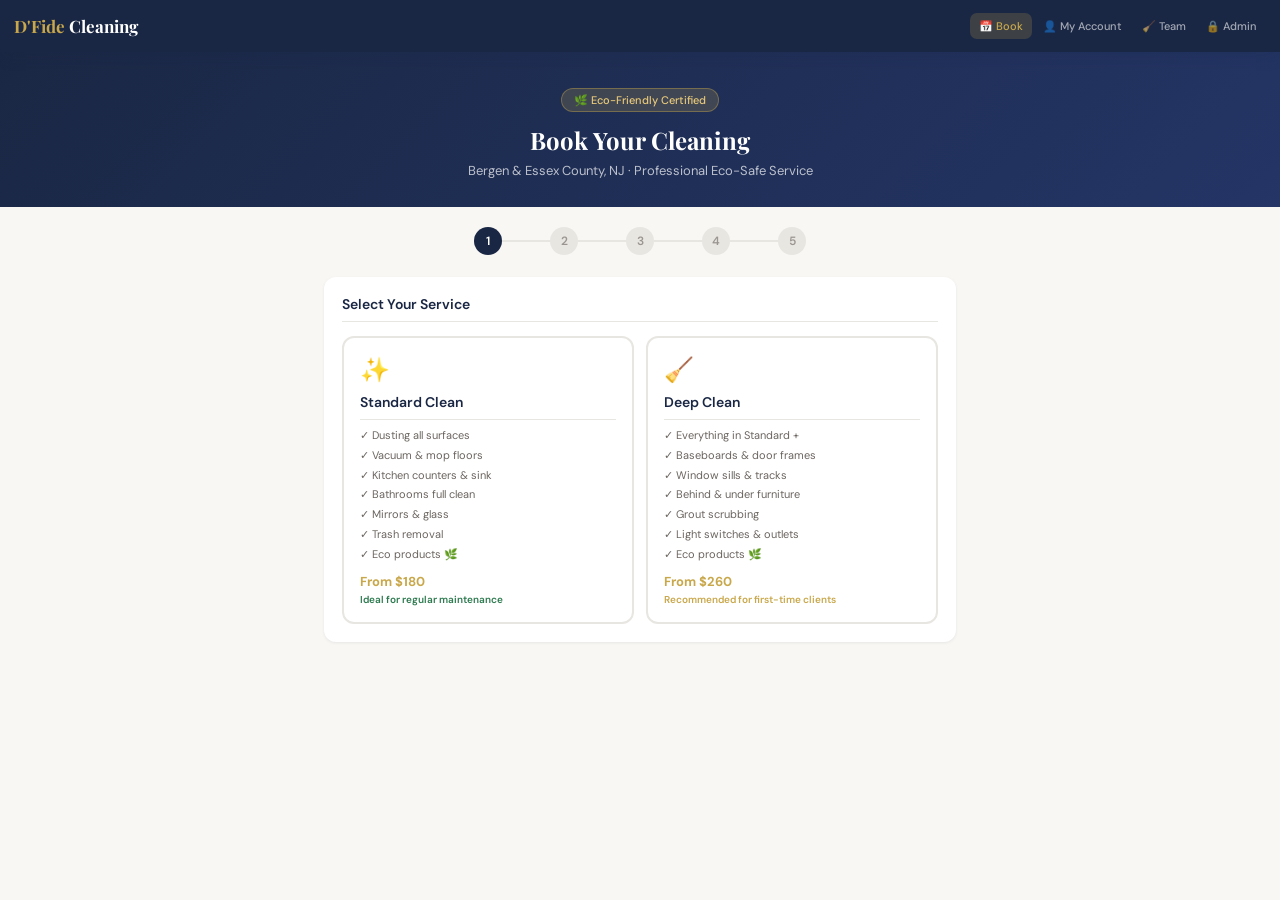
==== portal.html @ e352e792 "Add files via upload" ====
<!DOCTYPE html>
<html lang="en">
<head>
<meta charset="UTF-8">
<meta name="viewport" content="width=device-width, initial-scale=1.0">
<title>D'Fide Cleaning Services</title>
<link href="https://fonts.googleapis.com/css2?family=Playfair+Display:wght@400;600;700&family=DM+Sans:wght@300;400;500;600;700&display=swap" rel="stylesheet">
<style>
:root{--navy:#1a2744;--navy-l:#243566;--gold:#c9a84c;--gold-l:#e8c97a;--white:#fff;--off:#f8f7f4;--g100:#f3f2ef;--g200:#e8e6e1;--g400:#9a9590;--g600:#6b6560;--green:#2d7a4f;--green-l:#e8f5ee;--red:#c0392b;--red-l:#fdf0ef;--amber:#d97706;--amber-l:#fef3c7;--purple:#7c3aed;--purple-l:#ede9fe;--r:12px;--r-sm:8px;--sh-sm:0 1px 3px rgba(26,39,68,.08);--sh-md:0 4px 16px rgba(26,39,68,.12);--sh-lg:0 8px 32px rgba(26,39,68,.16)}
*{margin:0;padding:0;box-sizing:border-box}
body{font-family:'DM Sans',sans-serif;background:var(--off);color:var(--navy);min-height:100vh}
.top-nav{background:var(--navy);padding:0 14px;display:flex;align-items:center;justify-content:space-between;height:52px;position:sticky;top:0;z-index:200;box-shadow:var(--sh-md)}
.logo{font-family:'Playfair Display',serif;color:var(--gold);font-size:17px;font-weight:700;flex-shrink:0}
.logo span{color:#fff}
.nav-tabs{display:flex;gap:2px;overflow-x:auto;scrollbar-width:none}
.nav-tabs::-webkit-scrollbar{display:none}
.nav-tab{background:none;border:none;color:rgba(255,255,255,.6);font-family:'DM Sans',sans-serif;font-size:11px;font-weight:500;padding:6px 9px;border-radius:7px;cursor:pointer;white-space:nowrap;transition:all .2s}
.nav-tab.active{background:rgba(201,168,76,.2);color:var(--gold)}
.nav-tab:hover:not(.active){background:rgba(255,255,255,.08);color:#fff}
.page{display:none}.page.active{display:block}
.hero{background:linear-gradient(135deg,var(--navy) 0%,var(--navy-l) 100%);padding:36px 16px 28px;text-align:center}
.eco-badge{display:inline-flex;align-items:center;gap:6px;background:rgba(201,168,76,.2);border:1px solid rgba(201,168,76,.4);color:var(--gold-l);font-size:11px;font-weight:500;padding:4px 12px;border-radius:20px;margin-bottom:12px}
.hero h1{font-family:'Playfair Display',serif;color:#fff;font-size:24px;margin-bottom:6px}
.hero p{color:rgba(255,255,255,.7);font-size:13px}
.bk-wrap{max-width:660px;margin:0 auto;padding:20px 14px 60px}
.step-row{display:flex;align-items:center;justify-content:center;margin-bottom:22px}
.dot{width:28px;height:28px;border-radius:50%;background:var(--g200);color:var(--g400);font-size:12px;font-weight:600;display:flex;align-items:center;justify-content:center;transition:all .3s;flex-shrink:0}
.dot.active{background:var(--navy);color:#fff}.dot.done{background:var(--gold);color:#fff}
.line{flex:1;height:2px;background:var(--g200);max-width:48px}.line.done{background:var(--gold)}
.bk-step{display:none}.bk-step.active{display:block}
.card{background:#fff;border-radius:var(--r);padding:18px;margin-bottom:14px;box-shadow:var(--sh-sm)}
.card h3{font-size:14px;font-weight:600;color:var(--navy);margin-bottom:14px;padding-bottom:8px;border-bottom:1px solid var(--g200)}
.frow{display:grid;grid-template-columns:1fr 1fr;gap:10px}
.fg{margin-bottom:12px}.fg:last-child{margin-bottom:0}
label{display:block;font-size:12px;font-weight:500;color:var(--navy);margin-bottom:5px}
input,select,textarea{width:100%;padding:9px 12px;border:1.5px solid var(--g200);border-radius:var(--r-sm);font-family:'DM Sans',sans-serif;font-size:13px;color:var(--navy);background:#fff;outline:none;transition:border-color .2s}
input:focus,select:focus,textarea:focus{border-color:var(--gold)}
.svc-grid{display:grid;grid-template-columns:1fr 1fr;gap:12px}
.svc-card{background:#fff;border:2px solid var(--g200);border-radius:var(--r);padding:16px;cursor:pointer;transition:all .2s}
.svc-card:hover{border-color:var(--navy)}.svc-card.sel{border-color:var(--gold);background:linear-gradient(135deg,#fdf9ef,#fff)}
.svc-card .ic{font-size:24px;margin-bottom:8px}.svc-card h3{font-size:14px;font-weight:600;margin-bottom:6px}
.svc-card ul{list-style:none;font-size:11px;color:var(--g600);line-height:1.8}
.svc-card .pt{font-size:13px;font-weight:700;color:var(--gold);margin-top:8px}
.svc-card .bg{font-size:10px;font-weight:600;margin-top:3px}
.sz-row{display:grid;grid-template-columns:repeat(6,1fr);gap:5px;margin-bottom:14px}
.sz-btn{border:1.5px solid var(--g200);background:#fff;border-radius:var(--r-sm);padding:8px 4px;text-align:center;cursor:pointer;font-family:'DM Sans',sans-serif;transition:all .2s}
.sz-btn:hover{border-color:var(--navy)}.sz-btn.sel{border-color:var(--gold);background:rgba(201,168,76,.08)}
.sz-btn .n{font-size:15px;font-weight:700;color:var(--navy);display:block}.sz-btn .l{font-size:10px;color:var(--g400);display:block}
.sub-cards{display:grid;gap:8px}
.sub-card{background:#fff;border:2px solid var(--g200);border-radius:var(--r);padding:12px 14px;cursor:pointer;display:flex;align-items:center;gap:12px;transition:all .2s;position:relative}
.sub-card:hover{border-color:var(--navy)}.sub-card.sel{border-color:var(--gold);background:rgba(201,168,76,.05)}
.sub-card.pop{border-color:var(--purple)}.sub-card.pop.sel{border-color:var(--purple);background:var(--purple-l)}
.pop-badge{position:absolute;top:-10px;left:50%;transform:translateX(-50%);background:var(--purple);color:#fff;font-size:9px;font-weight:700;padding:2px 8px;border-radius:10px;white-space:nowrap}
.si{font-size:24px;flex-shrink:0}.sn{font-weight:600;font-size:13px;color:var(--navy)}.sd{font-size:11px;color:var(--g400);margin-top:1px}
.sp{font-size:18px;font-weight:700;color:var(--navy);font-family:'Playfair Display',serif;text-align:right}.sper{font-size:10px;color:var(--g400)}.ssave{font-size:11px;color:var(--green);font-weight:600}
.ext-cat{margin-bottom:12px}
.ext-hdr{display:flex;align-items:center;justify-content:space-between;padding:11px 14px;background:var(--navy);border-radius:var(--r-sm);cursor:pointer}
.ext-hdr-l{display:flex;align-items:center;gap:10px}
.ext-icon{font-size:18px}.ext-name{font-weight:600;color:#fff;font-size:13px}.ext-desc{font-size:11px;color:rgba(255,255,255,.5)}
.ext-arrow{color:var(--gold);font-size:16px;transition:transform .2s}
.ext-body{border:1.5px solid var(--g200);border-top:none;border-radius:0 0 var(--r-sm) var(--r-sm);overflow:hidden;display:none}
.ext-body.open{display:block}
.ext-item{display:flex;align-items:center;padding:10px 12px;border-bottom:1px solid var(--g100);cursor:pointer;transition:background .15s}
.ext-item:last-child{border-bottom:none}.ext-item:hover{background:var(--g100)}.ext-item.sel{background:rgba(201,168,76,.06)}
.ext-cb{width:16px;height:16px;border-radius:4px;accent-color:var(--gold);flex-shrink:0;margin-right:10px}
.ext-n{font-size:13px;font-weight:500;color:var(--navy)}.ext-d{font-size:11px;color:var(--g400)}.ext-p{font-size:13px;font-weight:600;color:var(--gold)}
.pbox{background:var(--navy);border-radius:var(--r);padding:16px;margin-bottom:14px;color:#fff}
.pbox h3{font-family:'Playfair Display',serif;font-size:14px;color:var(--gold);margin-bottom:12px}
.pl{display:flex;justify-content:space-between;font-size:13px;padding:3px 0;color:rgba(255,255,255,.8)}
.pl.tot{border-top:1px solid rgba(255,255,255,.15);margin-top:8px;padding-top:10px;font-size:16px;font-weight:700;color:#fff}
.pl.dep{color:var(--gold);font-weight:600;font-size:14px}
.tip-grid{display:flex;gap:8px;flex-wrap:wrap}
.tip-btn{border:1.5px solid var(--g200);background:#fff;border-radius:var(--r-sm);padding:8px 14px;font-size:13px;font-weight:600;cursor:pointer;font-family:'DM Sans',sans-serif;color:var(--navy);transition:all .2s}
.tip-btn.sel{border-color:var(--gold);background:rgba(201,168,76,.1)}
.btn{border:none;border-radius:var(--r-sm);padding:13px 18px;font-family:'DM Sans',sans-serif;font-size:14px;font-weight:700;cursor:pointer;width:100%;transition:all .2s;display:block}
.btn-g{background:var(--gold);color:var(--navy)}.btn-g:hover{background:var(--gold-l);transform:translateY(-1px)}
.btn-o{background:transparent;color:var(--navy);border:1.5px solid var(--g200);font-weight:500;margin-bottom:8px}.btn-o:hover{border-color:var(--navy)}
.btn:disabled{opacity:.6;cursor:not-allowed;transform:none!important}
.overlay{display:none;position:fixed;inset:0;background:rgba(26,39,68,.6);z-index:1000;align-items:center;justify-content:center;padding:14px}
.overlay.open{display:flex}
.modal{background:#fff;border-radius:var(--r);padding:22px;max-width:520px;width:100%;max-height:90vh;overflow-y:auto;box-shadow:var(--sh-lg)}
.mhdr{display:flex;align-items:center;justify-content:space-between;margin-bottom:16px}
.mhdr h3{font-family:'Playfair Display',serif;font-size:18px;color:var(--navy)}
.mcls{background:none;border:none;font-size:22px;color:var(--g400);cursor:pointer;line-height:1}
.admin-lay{display:grid;grid-template-columns:200px 1fr;min-height:calc(100vh - 52px)}
.sidebar{background:var(--navy);padding:14px 0;position:sticky;top:52px;height:calc(100vh - 52px);overflow-y:auto}
.s-lbl{font-size:9px;font-weight:600;color:rgba(255,255,255,.35);text-transform:uppercase;letter-spacing:1px;padding:0 12px;margin:12px 0 4px}
.s-btn{display:flex;align-items:center;gap:8px;width:calc(100% - 12px);margin:0 6px;padding:9px 10px;border:none;background:none;color:rgba(255,255,255,.65);font-family:'DM Sans',sans-serif;font-size:13px;cursor:pointer;border-radius:7px;transition:all .2s;text-align:left}
.s-btn:hover{background:rgba(255,255,255,.08);color:#fff}.s-btn.active{background:rgba(201,168,76,.2);color:var(--gold)}
.a-main{padding:18px;overflow-y:auto}.av{display:none}.av.active{display:block}
.mob-nav{display:none;position:sticky;top:52px;background:var(--navy-l);z-index:99;overflow-x:auto;scrollbar-width:none;border-bottom:1px solid rgba(255,255,255,.1)}
.mob-nav::-webkit-scrollbar{display:none}
.mob-inner{display:flex;padding:4px}
.mb{flex:0 0 auto;background:none;border:none;color:rgba(255,255,255,.6);font-size:9px;font-family:'DM Sans',sans-serif;padding:5px 8px;cursor:pointer;display:flex;flex-direction:column;align-items:center;gap:2px;border-radius:6px;white-space:nowrap}
.mb .mi{font-size:16px}.mb.active{color:var(--gold);background:rgba(201,168,76,.15)}
.sg{display:grid;grid-template-columns:repeat(4,1fr);gap:12px;margin-bottom:18px}
.stat{background:#fff;border-radius:var(--r);padding:16px;box-shadow:var(--sh-sm)}
.stat .sl{font-size:11px;font-weight:500;color:var(--g400);text-transform:uppercase;letter-spacing:.5px;margin-bottom:6px}
.stat .sv{font-size:24px;font-weight:700;color:var(--navy);font-family:'Playfair Display',serif}
.stat .ss{font-size:11px;color:var(--g400);margin-top:3px}
.tw{overflow-x:auto}
table{width:100%;border-collapse:collapse;background:#fff;border-radius:var(--r);overflow:hidden;box-shadow:var(--sh-sm)}
th{background:var(--navy);color:rgba(255,255,255,.7);font-size:11px;font-weight:500;text-transform:uppercase;letter-spacing:.5px;padding:10px 12px;text-align:left;white-space:nowrap}
td{padding:11px 12px;font-size:13px;border-bottom:1px solid var(--g100);vertical-align:middle}
tr:last-child td{border-bottom:none}tr:hover td{background:var(--off)}
.badge{display:inline-flex;align-items:center;padding:3px 8px;border-radius:20px;font-size:11px;font-weight:600}
.b-p{background:var(--amber-l);color:var(--amber)}.b-c{background:#e0f0ff;color:#1a6fb5}
.b-ok{background:var(--green-l);color:var(--green)}.b-x{background:var(--red-l);color:var(--red)}
.pghdr{display:flex;align-items:center;justify-content:space-between;margin-bottom:16px;flex-wrap:wrap;gap:10px}
.pghdr h2{font-family:'Playfair Display',serif;font-size:20px;color:var(--navy)}
.btn-add{background:var(--gold);color:var(--navy);border:none;border-radius:var(--r-sm);padding:9px 16px;font-family:'DM Sans',sans-serif;font-size:13px;font-weight:600;cursor:pointer;transition:all .2s}
.btn-add:hover{background:var(--gold-l)}
.ab{background:none;border:1.5px solid var(--g200);border-radius:5px;padding:4px 8px;font-size:11px;font-weight:500;cursor:pointer;font-family:'DM Sans',sans-serif;margin-right:3px;transition:all .2s;white-space:nowrap}
.ab:hover{border-color:var(--navy)}.ab.g{border-color:var(--green);color:var(--green)}.ab.g:hover{background:var(--green-l)}
.ab.a{border-color:var(--gold);color:#8b6914}.ab.a:hover{background:rgba(201,168,76,.1)}
.ab.r{border-color:var(--red);color:var(--red)}.ab.r:hover{background:var(--red-l)}
.ab.p{border-color:var(--purple);color:var(--purple)}.ab.p:hover{background:var(--purple-l)}
.notif{position:fixed;bottom:20px;right:20px;background:var(--navy);color:#fff;padding:12px 18px;border-radius:var(--r-sm);font-size:13px;font-weight:500;box-shadow:var(--sh-lg);z-index:9999;display:none;align-items:center;gap:8px;max-width:300px;animation:sIn .3s ease}
.notif.show{display:flex}.notif.success{border-left:4px solid var(--green)}.notif.error{border-left:4px solid var(--red)}.notif.info{border-left:4px solid var(--gold)}
@keyframes sIn{from{transform:translateX(100px);opacity:0}to{transform:translateX(0);opacity:1}}
.ld{display:flex;align-items:center;justify-content:center;padding:40px;color:var(--g400);gap:10px}
.spin{width:18px;height:18px;border:2px solid var(--g200);border-top-color:var(--gold);border-radius:50%;animation:sp .8s linear infinite}
@keyframes sp{to{transform:rotate(360deg)}}
.empty{text-align:center;padding:48px 20px;color:var(--g400)}.empty .ei{font-size:44px;margin-bottom:10px}
.sc{text-align:center;padding:36px 16px}
.sc-icon{width:64px;height:64px;background:var(--green-l);border-radius:50%;display:flex;align-items:center;justify-content:center;font-size:28px;margin:0 auto 16px}
.sc h2{font-family:'Playfair Display',serif;font-size:22px;color:var(--navy);margin-bottom:8px}
.bref{background:var(--off);border-radius:var(--r-sm);padding:12px;margin:16px 0;font-size:12px;color:var(--g600)}
.bref strong{font-size:20px;color:var(--navy);display:block;font-family:'Playfair Display',serif;margin-bottom:3px}
.wcard{background:#fff;border-radius:var(--r);padding:16px;margin-bottom:10px;box-shadow:var(--sh-sm)}
.av8{width:42px;height:42px;background:var(--navy);border-radius:50%;display:flex;align-items:center;justify-content:center;color:var(--gold);font-size:15px;font-weight:700;font-family:'Playfair Display',serif;flex-shrink:0}
.pin-overlay{display:none;position:fixed;inset:0;background:rgba(26,39,68,.97);z-index:9998;align-items:center;justify-content:center}
.pin-overlay.open{display:flex}
.pin-box{background:#fff;border-radius:var(--r);padding:32px;max-width:360px;width:100%;text-align:center;box-shadow:var(--sh-lg)}
.pin-box h2{font-family:'Playfair Display',serif;font-size:22px;color:var(--navy);margin-bottom:8px}
.pin-box p{font-size:13px;color:var(--g600);margin-bottom:20px}
.pin-row{display:flex;gap:10px;justify-content:center;margin-bottom:20px}
.pd{width:48px;height:56px;text-align:center;font-size:22px;font-weight:700;border:2px solid var(--g200);border-radius:var(--r-sm);font-family:'Playfair Display',serif;color:var(--navy)}
.pd:focus{border-color:var(--gold);outline:none}
.perr{color:var(--red);font-size:13px;margin-top:8px;min-height:20px}
@media(max-width:768px){
  .admin-lay{grid-template-columns:1fr}.sidebar{display:none}.a-main{padding:12px 10px 80px}
  .sg{grid-template-columns:1fr 1fr;gap:8px}.mob-nav{display:block}
  .frow{grid-template-columns:1fr}.svc-grid{grid-template-columns:1fr}.sz-row{grid-template-columns:repeat(3,1fr)}
}
@media(max-width:480px){.nav-tab .nt{display:none}.nav-tab{font-size:18px;padding:5px 7px}}
</style>
</head>
<body>

<div class="notif" id="notif"><span id="notif-text"></span></div>

<!-- PIN OVERLAY -->
<div class="pin-overlay" id="pin-overlay">
  <div class="pin-box">
    <div style="font-size:36px;margin-bottom:12px">🔒</div>
    <h2>Admin Access</h2>
    <p>Enter your 4-digit PIN</p>
    <div class="pin-row">
      <input class="pd" type="password" maxlength="1" inputmode="numeric" id="p0" oninput="pinIn(0)">
      <input class="pd" type="password" maxlength="1" inputmode="numeric" id="p1" oninput="pinIn(1)">
      <input class="pd" type="password" maxlength="1" inputmode="numeric" id="p2" oninput="pinIn(2)">
      <input class="pd" type="password" maxlength="1" inputmode="numeric" id="p3" oninput="pinIn(3)">
      <input class="pd" type="password" maxlength="1" inputmode="numeric" id="p4" oninput="pinIn(4)">
      <input class="pd" type="password" maxlength="1" inputmode="numeric" id="p5" oninput="pinIn(5)">
    </div>
    <div class="perr" id="perr"></div>
    <button class="btn btn-o" style="width:auto;padding:8px 20px;margin-top:8px" onclick="closePIN()">Cancel</button>
  </div>
</div>

<!-- NAV -->
<nav class="top-nav">
  <div class="logo">D'Fide <span>Cleaning</span></div>
  <div class="nav-tabs">
    <button class="nav-tab active" onclick="showPage('booking',this)">📅 <span class="nt">Book</span></button>
    <button class="nav-tab" onclick="showPage('portal',this)">👤 <span class="nt">My Account</span></button>
    <button class="nav-tab" onclick="showPage('contractor',this)">🧹 <span class="nt">Team</span></button>
    <button class="nav-tab" onclick="showPage('admin',this)">🔒 <span class="nt">Admin</span></button>
  </div>
</nav>

<!-- MOBILE ADMIN NAV -->
<div class="mob-nav" id="mob-nav" style="display:none">
  <div class="mob-inner">
    <button class="mb active" onclick="showView('dashboard',this);loadDashboard()"><span class="mi">📊</span>Dashboard</button>
    <button class="mb" onclick="showView('bookings',this);loadBookings()"><span class="mi">📅</span>Bookings</button>
    <button class="mb" onclick="showView('clients',this);loadClients()"><span class="mi">👥</span>Clients</button>
    <button class="mb" onclick="showView('workers',this);loadWorkers()"><span class="mi">🧹</span>Team</button>
    <button class="mb" onclick="showView('payments',this);loadPayments()"><span class="mi">💰</span>Pay</button>
    <button class="mb" onclick="showView('expenses',this);loadExpenses()"><span class="mi">📋</span>Expenses</button>
    <button class="mb" onclick="showView('reports',this);loadReports()"><span class="mi">📈</span>Reports</button>
  </div>
</div>

<!-- ===== BOOKING ===== -->
<div class="page active" id="page-booking">
  <div class="hero">
    <div class="eco-badge">🌿 Eco-Friendly Certified</div>
    <h1>Book Your Cleaning</h1>
    <p>Bergen & Essex County, NJ · Professional Eco-Safe Service</p>
  </div>
  <div class="bk-wrap">
    <div class="step-row">
      <div class="dot active" id="d1">1</div><div class="line" id="l1"></div>
      <div class="dot" id="d2">2</div><div class="line" id="l2"></div>
      <div class="dot" id="d3">3</div><div class="line" id="l3"></div>
      <div class="dot" id="d4">4</div><div class="line" id="l4"></div>
      <div class="dot" id="d5">5</div>
    </div>

    <!-- STEP 1 -->
    <div class="bk-step active" id="s1">
      <div class="card">
        <h3>Select Your Service</h3>
        <div class="svc-grid">
          <div class="svc-card" onclick="selSvc('standard',this)">
            <div class="ic">✨</div><h3>Standard Clean</h3>
            <ul><li>✓ Dusting all surfaces</li><li>✓ Vacuum & mop floors</li><li>✓ Kitchen counters & sink</li><li>✓ Bathrooms full clean</li><li>✓ Mirrors & glass</li><li>✓ Trash removal</li><li>✓ Eco products 🌿</li></ul>
            <div class="pt">From $180</div><div class="bg" style="color:var(--green)">Ideal for regular maintenance</div>
          </div>
          <div class="svc-card" onclick="selSvc('deep',this)">
            <div class="ic">🧹</div><h3>Deep Clean</h3>
            <ul><li>✓ Everything in Standard +</li><li>✓ Baseboards & door frames</li><li>✓ Window sills & tracks</li><li>✓ Behind & under furniture</li><li>✓ Grout scrubbing</li><li>✓ Light switches & outlets</li><li>✓ Eco products 🌿</li></ul>
            <div class="pt">From $260</div><div class="bg" style="color:var(--gold)">Recommended for first-time clients</div>
          </div>
        </div>
      </div>
      <div class="card" id="size-sec" style="display:none">
        <h3>Home Size</h3>
        <label style="margin-bottom:8px">Bedrooms</label>
        <div class="sz-row" id="bed-row">
          <button class="sz-btn sel" onclick="selBed(1,this)"><span class="n">1</span><span class="l">BR</span></button>
          <button class="sz-btn" onclick="selBed(2,this)"><span class="n">2</span><span class="l">BR</span></button>
          <button class="sz-btn" onclick="selBed(3,this)"><span class="n">3</span><span class="l">BR</span></button>
          <button class="sz-btn" onclick="selBed(4,this)"><span class="n">4</span><span class="l">BR</span></button>
          <button class="sz-btn" onclick="selBed(5,this)"><span class="n">5</span><span class="l">BR</span></button>
          <button class="sz-btn" onclick="selBed(6,this)"><span class="n">6+</span><span class="l">BR</span></button>
        </div>
        <label style="margin-bottom:8px">Bathrooms</label>
        <div class="sz-row" id="bath-row">
          <button class="sz-btn sel" onclick="selBath(1,this)"><span class="n">1</span><span class="l">BA</span></button>
          <button class="sz-btn" onclick="selBath(2,this)"><span class="n">2</span><span class="l">BA</span></button>
          <button class="sz-btn" onclick="selBath(3,this)"><span class="n">3</span><span class="l">BA</span></button>
          <button class="sz-btn" onclick="selBath(4,this)"><span class="n">4</span><span class="l">BA</span></button>
          <button class="sz-btn" onclick="selBath(5,this)"><span class="n">5</span><span class="l">BA</span></button>
          <button class="sz-btn" onclick="selBath(6,this)"><span class="n">6+</span><span class="l">BA</span></button>
        </div>
      </div>
      <div class="card" id="sub-sec" style="display:none">
        <h3>⭐ Save with a Recurring Plan</h3>
        <div class="sub-cards">
          <div class="sub-card" onclick="selSub('once',this)">
            <div class="si">📅</div><div style="flex:1"><div class="sn">One-Time</div><div class="sd">No commitment</div></div>
            <div><div class="sp" id="sp-once">$0</div><div class="sper">per visit</div></div>
          </div>
          <div class="sub-card pop sel" onclick="selSub('biweekly',this)" style="position:relative">
            <div class="pop-badge">MOST POPULAR</div>
            <div class="si">🔄</div><div style="flex:1"><div class="sn">Every 2 Weeks</div><div class="sd">Auto-scheduled</div></div>
            <div><div class="sp" id="sp-bi">$0</div><div class="sper">per visit</div><div class="ssave">Save 10%</div></div>
          </div>
          <div class="sub-card" onclick="selSub('monthly',this)">
            <div class="si">📆</div><div style="flex:1"><div class="sn">Monthly</div><div class="sd">Auto-scheduled</div></div>
            <div><div class="sp" id="sp-mo">$0</div><div class="sper">per visit</div><div class="ssave">Save 5%</div></div>
          </div>
        </div>
      </div>
      <button class="btn btn-g" id="s1-next" style="display:none" onclick="goStep(2)">Continue → Add Extras</button>
    </div>

    <!-- STEP 2 -->
    <div class="bk-step" id="s2">
      <div class="card">
        <h3>➕ Add Extras <span style="font-size:12px;font-weight:400;color:var(--g400)">(Optional)</span></h3>
        <div style="background:rgba(201,168,76,.1);border:1px solid rgba(201,168,76,.3);border-radius:8px;padding:11px;margin-bottom:14px;font-size:12px;color:var(--navy)">
          💡 Tap each category to expand. Most clients add 2–3 extras.
        </div>
        <div id="ext-list"></div>
      </div>
      <div class="pbox">
        <h3>Price Summary</h3>
        <div class="pl"><span>Base Price</span><span id="sb">$0</span></div>
        <div class="pl"><span>Extras</span><span id="se">$0</span></div>
        <div class="pl" id="sd-row" style="display:none;color:var(--green-l)"><span>Plan Discount</span><span id="sd">-$0</span></div>
        <div class="pl tot"><span>Total</span><span id="st">$0</span></div>
        <div class="pl dep"><span>💳 Deposit Due Now (50%)</span><span id="sdp">$0</span></div>
        <div class="pl" style="font-size:11px;color:rgba(255,255,255,.5)"><span>Balance due day of service</span><span id="sbl">$0</span></div>
      </div>
      <button class="btn btn-o" onclick="goStep(1)">← Back</button>
      <button class="btn btn-g" onclick="goStep(3)">Continue → Add a Tip</button>
    </div>

    <!-- STEP 3 -->
    <div class="bk-step" id="s3">
      <div class="card">
        <h3>💰 Add a Tip for Your Cleaner</h3>
        <p style="font-size:12px;color:var(--g600);margin-bottom:12px">100% goes directly to your cleaning professional</p>
        <div class="tip-grid">
          <button class="tip-btn" onclick="selTip(0,this)">No tip</button>
          <button class="tip-btn sel" onclick="selTip(10,this)">$10</button>
          <button class="tip-btn" onclick="selTip(15,this)">$15</button>
          <button class="tip-btn" onclick="selTip(20,this)">$20</button>
          <button class="tip-btn" onclick="selTip('custom',this)">Custom</button>
        </div>
        <div id="custom-tip" style="display:none;margin-top:10px">
          <input type="number" placeholder="Enter tip amount" oninput="b.tip=parseFloat(this.value)||0">
        </div>
      </div>
      <div class="card">
        <h3>🎁 Have a Referral Code?</h3>
        <input type="text" id="ref-input" placeholder="e.g. DFIDE-ABC123" style="text-transform:uppercase">
        <div id="ref-status" style="font-size:12px;margin-top:6px"></div>
      </div>
      <button class="btn btn-o" onclick="goStep(2)">← Back</button>
      <button class="btn btn-g" onclick="goStep(4)">Continue → Schedule & Details</button>
    </div>

    <!-- STEP 4 -->
    <div class="bk-step" id="s4">
      <div class="card">
        <h3>📅 Schedule</h3>
        <div class="frow">
          <div class="fg"><label>Preferred Date *</label><input type="date" id="b-date"></div>
          <div class="fg"><label>Preferred Time</label>
            <select id="b-time">
              <option value="08:00">8:00 AM</option><option value="09:00" selected>9:00 AM</option>
              <option value="10:00">10:00 AM</option><option value="11:00">11:00 AM</option>
              <option value="12:00">12:00 PM</option><option value="13:00">1:00 PM</option>
              <option value="14:00">2:00 PM</option><option value="15:00">3:00 PM</option>
            </select>
          </div>
        </div>
      </div>
      <div class="card">
        <h3>👤 Your Information</h3>
        <div class="frow">
          <div class="fg"><label>First Name *</label><input type="text" id="b-fname" placeholder="Jane"></div>
          <div class="fg"><label>Last Name *</label><input type="text" id="b-lname" placeholder="Smith"></div>
        </div>
        <div class="frow">
          <div class="fg"><label>Email *</label><input type="email" id="b-email" placeholder="jane@email.com"></div>
          <div class="fg"><label>Phone</label><input type="tel" id="b-phone" placeholder="(201) 555-0000"></div>
        </div>
      </div>
      <div class="card">
        <h3>📍 Service Address</h3>
        <div class="fg"><label>Street Address *</label><input type="text" id="b-addr" placeholder="123 Main Street"></div>
        <div class="frow">
          <div class="fg"><label>City *</label>
            <select id="b-city">
              <option value="">Select city...</option>
              <option>Montclair</option><option>Ridgewood</option><option>Glen Ridge</option>
              <option>South Orange</option><option>Maplewood</option><option>Westfield</option>
              <option>Summit</option><option>Millburn</option><option>Short Hills</option>
              <option>Livingston</option><option>West Orange</option><option>Bloomfield</option>
              <option>Hoboken</option><option>Jersey City</option><option>Other NJ</option>
            </select>
          </div>
          <div class="fg"><label>ZIP Code</label><input type="text" id="b-zip" placeholder="07042"></div>
        </div>
        <div class="fg"><label>Special Instructions</label><textarea id="b-notes" rows="2" placeholder="Gate code, pets, areas to focus on..."></textarea></div>
      </div>
      <button class="btn btn-o" onclick="goStep(3)">← Back</button>
      <button class="btn btn-g" onclick="goStep(5)">Continue → Review & Pay</button>
    </div>

    <!-- STEP 5 -->
    <div class="bk-step" id="s5">
      <div class="card"><h3>Booking Review</h3><div id="rev-content" style="font-size:13px"></div></div>
      <div class="pbox">
        <h3>Payment Summary</h3>
        <div class="pl"><span>Service Total</span><span id="pt">$0</span></div>
        <div class="pl" id="pt-row"><span>Tip for Cleaner</span><span id="ptip">$0</span></div>
        <div class="pl dep"><span>💳 Deposit Due Now (50%)</span><span id="pdep">$0</span></div>
        <div class="pl" style="font-size:11px;color:rgba(255,255,255,.5)"><span>Balance due day of service</span><span id="pbal">$0</span></div>
      </div>
      <div class="card">
        <h3>🔒 Secure Payment</h3>
        <p style="font-size:13px;color:var(--g600);margin-bottom:12px">Your 50% deposit secures your booking. Balance due on service day.</p>
        <div id="stripe-el" style="background:var(--off);border:1.5px solid var(--g200);border-radius:8px;padding:14px;min-height:46px"></div>
        <div id="stripe-err" style="color:var(--red);font-size:12px;margin-top:6px"></div>
        <div style="font-size:11px;color:var(--g400);margin-top:8px">🔒 Secured by Stripe · All major cards accepted</div>
      </div>
      <button class="btn btn-o" onclick="goStep(4)">← Back</button>
      <button class="btn btn-g" id="pay-btn" onclick="submitBooking()">✓ Confirm & Pay Deposit</button>
    </div>

    <!-- SUCCESS -->
    <div class="bk-step" id="s-ok">
      <div class="sc">
        <div class="sc-icon">✅</div>
        <h2>Booking Confirmed!</h2>
        <p style="color:var(--g600);font-size:14px">Thank you! Confirmation sent to your email.</p>
        <div class="bref"><strong id="ok-ref">DFD-0000</strong>Your booking reference number</div>
        <div id="ok-pay"></div>
        <p style="font-size:12px;color:var(--g400);margin-top:12px">Questions? Call or text (551) 403-8397</p>
        <br>
        <button class="btn btn-g" onclick="resetBooking()" style="max-width:240px;margin:0 auto">Book Another Service</button>
      </div>
    </div>
  </div>
</div>

<!-- ===== CLIENT PORTAL ===== -->
<div class="page" id="page-portal">
  <div class="hero"><div class="eco-badge">👤 My Account</div><h1>Client Portal</h1><p>View your bookings and history</p></div>
  <div style="max-width:600px;margin:0 auto;padding:20px 14px">
    <div class="card">
      <h3>Look Up My Bookings</h3>
      <div class="fg"><label>Email Address</label><input type="email" id="portal-email" placeholder="your@email.com"></div>
      <button class="btn btn-g" style="margin-top:4px" onclick="lookupClient()">Find My Bookings</button>
    </div>
    <div id="portal-result"></div>
  </div>
</div>

<!-- ===== CONTRACTOR ===== -->
<div class="page" id="page-contractor">
  <div class="hero"><div class="eco-badge">🧹 Team Portal</div><h1>Team Login</h1><p>View your jobs and checklists</p></div>
  <div style="max-width:500px;margin:0 auto;padding:20px 14px">
    <div class="card">
      <h3>Sign In</h3>
      <div class="fg"><label>Your Phone Number</label><input type="tel" id="w-phone-login" placeholder="(551) 000-0000"></div>
      <button class="btn btn-g" style="margin-top:4px" onclick="workerLogin()">View My Jobs</button>
    </div>
    <div id="w-jobs"></div>
  </div>
</div>

<!-- ===== ADMIN ===== -->
<div class="page" id="page-admin">
  <div class="admin-lay">
    <aside class="sidebar">
      <div style="padding:0 12px 14px;border-bottom:1px solid rgba(255,255,255,.1);margin-bottom:10px">
        <div style="font-family:'Playfair Display',serif;color:var(--gold);font-size:15px;font-weight:700">D'Fide Admin</div>
        <div style="font-size:11px;color:rgba(255,255,255,.4);margin-top:2px">Management Portal</div>
      </div>
      <div class="s-lbl">Operations</div>
      <button class="s-btn active" onclick="showView('dashboard',this);loadDashboard()">📊 Dashboard</button>
      <button class="s-btn" onclick="showView('bookings',this);loadBookings()">📅 Bookings</button>
      <button class="s-btn" onclick="showView('clients',this);loadClients()">👥 Clients</button>
      <button class="s-btn" onclick="showView('workers',this);loadWorkers()">🧹 Team</button>
      <button class="s-btn" onclick="showView('payments',this);loadPayments()">💰 Payments</button>
      <div class="s-lbl">Finance</div>
      <button class="s-btn" onclick="showView('expenses',this);loadExpenses()">📋 Expenses</button>
      <button class="s-btn" onclick="showView('reports',this);loadReports()">📈 Reports</button>
    </aside>
    <main class="a-main">
      <div class="av active" id="view-dashboard">
        <div class="pghdr"><h2>Dashboard</h2><span style="font-size:12px;color:var(--g400)" id="today"></span></div>
        <div class="sg">
          <div class="stat" style="border-left:4px solid var(--gold)"><div class="sl">Total Revenue</div><div class="sv" id="st-rev">$0</div><div class="ss">All time</div></div>
          <div class="stat" style="border-left:4px solid var(--green)"><div class="sl">This Month</div><div class="sv" id="st-mo">$0</div><div class="ss">Revenue</div></div>
          <div class="stat" style="border-left:4px solid #1a6fb5"><div class="sl">Total Jobs</div><div class="sv" id="st-jobs">0</div><div class="ss">Completed</div></div>
          <div class="stat" style="border-left:4px solid var(--amber)"><div class="sl">Pending</div><div class="sv" id="st-pend">0</div><div class="ss">Upcoming</div></div>
        </div>
        <div class="card" style="margin-bottom:16px"><h3>Upcoming Jobs</h3><div id="dash-up"><div class="ld"><div class="spin"></div>Loading...</div></div></div>
        <div class="card"><h3>Worker Payments Due</h3><div id="dash-pay"><div class="ld"><div class="spin"></div>Loading...</div></div></div>
      </div>
      <div class="av" id="view-bookings">
        <div class="pghdr"><h2>Bookings</h2><button class="btn-add" onclick="showPage('booking',null)">+ New Booking</button></div>
        <select onchange="loadBookings(this.value)" style="margin-bottom:14px;width:auto;padding:7px 12px;font-size:13px;border:1.5px solid var(--g200);border-radius:var(--r-sm)">
          <option value="">All Statuses</option><option value="pending">Pending</option><option value="confirmed">Confirmed</option><option value="completed">Completed</option><option value="cancelled">Cancelled</option>
        </select>
        <div id="bk-cont"><div class="ld"><div class="spin"></div>Loading...</div></div>
      </div>
      <div class="av" id="view-clients">
        <div class="pghdr"><h2>Clients</h2><button class="btn-add" onclick="openNewClient()">+ New Client</button></div>
        <input type="text" placeholder="🔍 Search clients..." oninput="filterTbl(this.value)" style="margin-bottom:14px">
        <div id="cl-cont"><div class="ld"><div class="spin"></div>Loading...</div></div>
      </div>
      <div class="av" id="view-workers">
        <div class="pghdr"><h2>Team / Workers</h2><button class="btn-add" onclick="openNewWorker()">+ Add Worker</button></div>
        <div id="wk-cont"><div class="ld"><div class="spin"></div>Loading...</div></div>
      </div>
      <div class="av" id="view-payments">
        <div class="pghdr"><h2>Worker Payments</h2></div>
        <div id="pay-cont"><div class="ld"><div class="spin"></div>Loading...</div></div>
      </div>
      <div class="av" id="view-expenses">
        <div class="pghdr"><h2>Expenses</h2><button class="btn-add" onclick="openNewExpense()">+ Add Expense</button></div>
        <div id="exp-cont"><div class="ld"><div class="spin"></div>Loading...</div></div>
      </div>
      <div class="av" id="view-reports">
        <div class="pghdr"><h2>Financial Reports</h2></div>
        <div id="rep-cont"><div class="ld"><div class="spin"></div>Loading...</div></div>
      </div>
    </main>
  </div>
</div>

<!-- MODALS -->
<div class="overlay" id="m-booking">
  <div class="modal" style="max-width:660px">
    <div class="mhdr"><h3 id="m-bk-title">Booking Detail</h3><button class="mcls" onclick="closeModal('m-booking')">×</button></div>
    <div id="m-bk-body"></div>
  </div>
</div>
<div class="overlay" id="m-worker">
  <div class="modal">
    <div class="mhdr"><h3 id="m-wk-title">Add Worker</h3><button class="mcls" onclick="closeModal('m-worker')">×</button></div>
    <input type="hidden" id="wk-id">
    <div class="frow"><div class="fg"><label>First Name *</label><input type="text" id="wk-fname"></div><div class="fg"><label>Last Name *</label><input type="text" id="wk-lname"></div></div>
    <div class="fg"><label>Phone *</label><input type="tel" id="wk-phone"></div>
    <div class="fg"><label>Email</label><input type="email" id="wk-email"></div>
    <div class="frow">
      <div class="fg"><label>Type</label><select id="wk-type"><option value="1099">1099 Contractor</option><option value="w2">W-2 Employee</option></select></div>
      <div class="fg"><label>Rate (%)</label><input type="number" id="wk-rate" value="40"></div>
    </div>
    <div class="fg" style="margin-top:4px"><label><input type="checkbox" id="wk-trans" style="width:auto;margin-right:6px">Has own transportation</label></div>
    <br><button class="btn btn-g" id="wk-save" onclick="saveWorker()">Save Worker</button>
  </div>
</div>
<div class="overlay" id="m-expense">
  <div class="modal">
    <div class="mhdr"><h3>Add Expense</h3><button class="mcls" onclick="closeModal('m-expense')">×</button></div>
    <div class="frow"><div class="fg"><label>Date *</label><input type="date" id="ex-date"></div><div class="fg"><label>Amount *</label><input type="number" id="ex-amt" step="0.01" placeholder="0.00"></div></div>
    <div class="fg"><label>Category *</label><select id="ex-cat"><option>Cleaning Supplies</option><option>Equipment</option><option>Transportation/Gas</option><option>Insurance</option><option>Marketing</option><option>Software/Tools</option><option>Worker Payment</option><option>Other</option></select></div>
    <div class="fg"><label>Description *</label><input type="text" id="ex-desc" placeholder="Branch Basics..."></div>
    <br><button class="btn btn-g" onclick="saveExpense()">Save Expense</button>
  </div>
</div>
<div class="overlay" id="m-client">
  <div class="modal">
    <div class="mhdr"><h3 id="m-cl-title">Add Client</h3><button class="mcls" onclick="closeModal('m-client')">×</button></div>
    <input type="hidden" id="cl-id">
    <div class="frow"><div class="fg"><label>First Name *</label><input type="text" id="cl-fname"></div><div class="fg"><label>Last Name *</label><input type="text" id="cl-lname"></div></div>
    <div class="frow"><div class="fg"><label>Email *</label><input type="email" id="cl-email"></div><div class="fg"><label>Phone</label><input type="tel" id="cl-phone"></div></div>
    <div class="fg"><label>Address</label><input type="text" id="cl-addr"></div>
    <div class="frow"><div class="fg"><label>City</label><input type="text" id="cl-city"></div><div class="fg"><label>ZIP</label><input type="text" id="cl-zip"></div></div>
    <div class="fg"><label>Notes</label><textarea id="cl-notes" rows="2"></textarea></div>
    <br><button class="btn btn-g" id="cl-save" onclick="saveClient()">Save Client</button>
  </div>
</div>

<script>
// CONFIG
const SB_URL='https://zihlgzcrbxcecyfvsoue.supabase.co';
const SB_KEY='eyJhbGciOiJIUzI1NiIsInR5cCI6IkpXVCJ9.eyJpc3MiOiJzdXBhYmFzZSIsInJlZiI6InppaGxnemNyYnhjZWN5ZnZzb3VlIiwicm9sZSI6ImFub24iLCJpYXQiOjE3NzYwMTQ3MTEsImV4cCI6MjA5MTU5MDcxMX0.k8QrBbVgaM5xx2zcmhPXRFMdhFOcfiTBv_dcslfVFaI';
const STRIPE_PK='pk_live_51TLTgLFhnbfbbulQkXX5THQOACmOiUZDYkWBsEVe5wpH68w4tgm3hd5T7xaIsgCSlm99kkWLOxRKqOgorBfFZEik00fzvgWKK0';
const RESEND='re_YpCwEAje_NbftRUA3BR2yziCmSxwr5a8w';
const BIZ_EMAIL='info@dfidecleaning.com';
const BIZ_PHONE='(551) 403-8397';
const REVIEW_URL='https://g.page/r/CcFplXLBHf5TEBI/review';
const PIN='282026';

// PRICING
const PRICES={standard:{1:180,2:215,3:255,4:295,5:340,6:385},deep:{1:260,2:305,3:360,4:420,5:480,6:545},moveinout:{1:350,2:415,3:485,4:560,5:640,6:720},airbnb:{1:195,2:230,3:270,4:310,5:355,6:400}};
const BATH_X={1:0,2:0,3:45,4:90,5:135,6:180};
const SUB_D={once:0,biweekly:.10,monthly:.05};

const EXTRAS=[
  {id:'bath',icon:'🚿',name:'Bathroom Extras',desc:'Additional bathrooms & deep cleaning',items:[
    {name:'Extra Bathroom',price:65,desc:'Full bathroom — toilet, sink, tub, mirrors'},
    {name:'Master Bathroom (Deep)',price:85,desc:'Deep clean with full sanitization'},
  ]},
  {id:'app',icon:'🧼',name:'Appliance & Cabinet Interiors',desc:'Deep cleaning inside appliances and cabinets',items:[
    {name:'Fridge Interior',price:75,desc:'Shelves, drawers, walls — eco-safe'},
    {name:'Oven Interior',price:70,desc:'Racks, walls, door glass — eco-safe'},
    {name:'Microwave Interior',price:40,desc:'Removes grease, splatter and odors'},
    {name:'Inside Dishwasher',price:50,desc:'Removes buildup, residue and odors'},
    {name:'Inside Washer',price:35,desc:'Interior drum and seal cleaning'},
    {name:'Inside Dryer',price:30,desc:'Interior drum and lint trap cleaning'},
    {name:'Inside Washer & Dryer',price:55,desc:'Both appliances full interior cleaning'},
    {name:'Interior Cabinets',price:90,desc:'Kitchen or bathroom cabinets'},
  ]},
  {id:'win',icon:'🪟',name:'Windows, Fans & Surfaces',desc:'Glass, fans and detailed surface work',items:[
    {name:'Interior Windows (each)',price:30,desc:'Streak-free eco glass cleaning'},
    {name:'Ceiling Fan',price:50,desc:'Full blade and housing cleaning'},
    {name:'Blinds / Shades (per room)',price:50,desc:'Dusting and detailed cleaning'},
    {name:'Sliding Door / Track',price:45,desc:'Glass and track deep cleaning'},
    {name:'Light Fixture',price:50,desc:'Removes dust and residue'},
  ]},
  {id:'deep',icon:'🧹',name:'Deep Detail Work',desc:'Heavy-duty cleaning for tough areas',items:[
    {name:'Pet Hair Removal (per room)',price:90,desc:'Carpets, floors, furniture'},
    {name:'Heavy Cleaning',price:270,desc:'Intensive for very dirty/neglected areas'},
    {name:'Deep Stair Cleaning',price:90,desc:'Treads, risers, railings'},
    {name:'High Cobwebs & Corners',price:60,desc:'Ceilings, high corners, hard-to-reach areas'},
    {name:'Wall / Baseboard Spot Cleaning',price:100,desc:'Marks, scuffs, dirt from walls & baseboards'},
    {name:'Heavy Tidy-Up / Organization',price:110,desc:'Items sorted, surfaces cleared & reset'},
  ]},
  {id:'sp',icon:'🏠',name:'Extra Spaces',desc:'Additional rooms beyond standard scope',items:[
    {name:'Home Office',price:85,desc:'Desk, shelves, electronics dusting'},
    {name:'Home Gym',price:120,desc:'Equipment, floors, mirrors'},
    {name:'Garage Small (1-car)',price:90,desc:'Floors, corners, surfaces'},
    {name:'Garage Medium (2-car)',price:120,desc:'Floors, corners, accessible surfaces'},
    {name:'Garage Large (3-car)',price:160,desc:'Floors, corners, accessible surfaces'},
    {name:'Finished Basement Small',price:160,desc:'Floors, surfaces, baseboards, stairs'},
    {name:'Finished Basement Medium',price:210,desc:'Multiple areas, floors, stairs'},
    {name:'Finished Basement Large',price:330,desc:'Full large basement cleaning'},
    {name:'Balcony / Patio',price:65,desc:'Sweep, wipe surfaces and furniture'},
  ]},
  {id:'cv',icon:'⚡',name:'Convenience Services',desc:'Laundry, linens and same-day scheduling',items:[
    {name:'Same-Day Rush',price:140,desc:'Urgent same-day cleaning service'},
    {name:'Linen Change',price:60,desc:'All beds — client provides linens'},
    {name:'Laundry & Folding (per load)',price:75,desc:'Wash, dry, fold — eco detergent'},
    {name:'Dish Washing',price:45,desc:'Hand wash and dry all dishes in sink'},
    {name:'Trash Removal',price:30,desc:'All bins emptied and bags replaced'},
    {name:'Restocking & Amenity Setup',price:55,desc:'Hotel-quality finish + supplies restock'},
  ]}
];

const CHECKLIST={
  standard:['Dust all surfaces & furniture','Vacuum all floors & carpets','Mop hard floors','Clean kitchen counters & sink','Clean stovetop exterior','Wipe cabinet exteriors','Clean all bathrooms','Clean mirrors & glass','Empty trash cans & replace bags','Spot clean light switches'],
  deep:['All Standard tasks, plus:','Deep scrub baseboards & door frames','Clean window sills & tracks','Behind & under furniture','Deep scrub bathroom grout','Clean light switches & outlets','Wipe inside microwave','Clean oven exterior','Detailed vacuum edges & corners','Wipe ceiling fan blades'],
  moveinout:['All Deep Clean tasks, plus:','Clean interior fridge & freezer','Clean interior oven','Interior microwave','Interior dishwasher','Inside all cabinets & drawers','Interior windows','Wipe all walls & baseboards'],
  airbnb:['Full standard clean','Change all bed linens','Replace towels','Restock guest amenities','Kitchen reset & dishes','Guest-ready presentation check']
};

// STATE
let b={service:null,beds:1,baths:1,extras:[],subscription:'biweekly',tip:10,basePrice:0,extrasPrice:0,total:0,deposit:0,balance:0,savings:0,referralCode:'',referralDiscount:0};
let adminOK=false;
let stripe,stripeEl,stripeCard;

// PIN
function pinIn(i){
  const v=document.getElementById('p'+i).value;
  if(v&&i<5)document.getElementById('p'+(i+1)).focus();
  const pin=[0,1,2,3,4,5].map(x=>document.getElementById('p'+x).value).join('');
  if(pin.length===6){
    if(pin===PIN){adminOK=true;document.getElementById('pin-overlay').classList.remove('open');openAdmin();}
    else{document.getElementById('perr').textContent='Incorrect PIN.';[0,1,2,3,4,5].forEach(x=>{document.getElementById('p'+x).value='';});document.getElementById('p0').focus();}
  }
}
function closePIN(){document.getElementById('pin-overlay').classList.remove('open');[0,1,2,3,4,5].forEach(x=>document.getElementById('p'+x).value='');document.getElementById('perr').textContent='';}
function openAdmin(){
  document.querySelectorAll('.page').forEach(p=>p.classList.remove('active'));
  document.querySelectorAll('.nav-tab').forEach(t=>t.classList.remove('active'));
  document.getElementById('page-admin').classList.add('active');
  document.querySelectorAll('.nav-tab')[3].classList.add('active');
  document.getElementById('mob-nav').style.display='block';
  loadDashboard();
}

// NAV
function showPage(page,el){
  if(page==='admin'){
    if(!adminOK){document.getElementById('pin-overlay').classList.add('open');setTimeout(()=>document.getElementById('p0').focus(),100);return;}
    openAdmin();return;
  }
  document.getElementById('mob-nav').style.display='none';
  document.querySelectorAll('.page').forEach(p=>p.classList.remove('active'));
  document.querySelectorAll('.nav-tab').forEach(t=>t.classList.remove('active'));
  document.getElementById('page-'+page).classList.add('active');
  if(el)el.classList.add('active');
}
function showView(view,el){
  document.querySelectorAll('.av').forEach(v=>v.classList.remove('active'));
  document.querySelectorAll('.s-btn,.mb').forEach(x=>x.classList.remove('active'));
  document.getElementById('view-'+view).classList.add('active');
  if(el)el.classList.add('active');
}

// BOOKING
function selSvc(type,el){
  document.querySelectorAll('.svc-card').forEach(c=>c.classList.remove('sel'));
  if(el)el.classList.add('sel');
  b.service=type;
  document.getElementById('size-sec').style.display='block';
  document.getElementById('sub-sec').style.display='block';
  document.getElementById('s1-next').style.display='block';
  calcP();
}
function selBed(n,el){document.querySelectorAll('#bed-row .sz-btn').forEach(x=>x.classList.remove('sel'));if(el)el.classList.add('sel');b.beds=n;calcP();}
function selBath(n,el){document.querySelectorAll('#bath-row .sz-btn').forEach(x=>x.classList.remove('sel'));if(el)el.classList.add('sel');b.baths=n;calcP();}
function selSub(type,el){document.querySelectorAll('.sub-card').forEach(c=>c.classList.remove('sel'));if(el)el.classList.add('sel');b.subscription=type;calcP();}
function selTip(amt,el){
  document.querySelectorAll('.tip-btn').forEach(x=>x.classList.remove('sel'));if(el)el.classList.add('sel');
  if(amt==='custom'){document.getElementById('custom-tip').style.display='block';}
  else{document.getElementById('custom-tip').style.display='none';b.tip=amt;}
}

function calcP(){
  if(!b.service)return;
  try{
    const base=PRICES[b.service][Math.min(b.beds,6)];
    const bx=BATH_X[Math.min(b.baths,6)];
    b.basePrice=base+bx;
    b.extrasPrice=b.extras.reduce((s,e)=>s+e.price,0);
    const sub=b.basePrice+b.extrasPrice;
    b.savings=Math.round(sub*SUB_D[b.subscription]);
    b.referralDiscount=b.referralCode?20:0;
    b.total=sub-b.savings-b.referralDiscount;
    b.deposit=Math.ceil(b.total*.5);
    b.balance=b.total-b.deposit;
    const f=n=>'$'+n.toLocaleString();
    const s=document.getElementById('sp-once');if(s)s.textContent=f(sub);
    const bi=document.getElementById('sp-bi');if(bi)bi.textContent=f(Math.round(sub*.90));
    const mo=document.getElementById('sp-mo');if(mo)mo.textContent=f(Math.round(sub*.95));
    const set=(id,v)=>{const el=document.getElementById(id);if(el)el.textContent=f(v);};
    set('sb',b.basePrice);set('se',b.extrasPrice);set('st',b.total);set('sdp',b.deposit);set('sbl',b.balance);
    set('pt',b.total);set('pdep',b.deposit);set('pbal',b.balance);set('ptip',b.tip);
    const dr=document.getElementById('sd-row'),de=document.getElementById('sd');
    if(dr)dr.style.display=b.savings>0?'flex':'none';if(de)de.textContent='-'+f(b.savings);
    const tr=document.getElementById('pt-row');if(tr)tr.style.display=b.tip>0?'flex':'none';
  }catch(e){console.warn('calcP:',e);}
}

function buildExt(){
  const c=document.getElementById('ext-list');if(!c)return;
  let gi=0;
  c.innerHTML=EXTRAS.map((cat,ci)=>{
    const items=cat.items.map((item,ii)=>{
      const idx=gi++;
      return`<div class="ext-item" onclick="togExt(${idx},this)"><input type="checkbox" class="ext-cb" onclick="event.stopPropagation();togExt(${idx},this.closest('.ext-item'))"><div style="flex:1"><div class="ext-n">${item.name}</div><div class="ext-d">${item.desc}</div></div><div class="ext-p">+$${item.price}</div></div>`;
    }).join('');
    return`<div class="ext-cat"><div class="ext-hdr" onclick="togCat('eb-${cat.id}','ea-${cat.id}')"><div class="ext-hdr-l"><span class="ext-icon">${cat.icon}</span><div><div class="ext-name">${cat.name}</div><div class="ext-desc">${cat.desc}</div></div></div><span class="ext-arrow" id="ea-${cat.id}">${ci===0?'▴':'▾'}</span></div><div class="ext-body ${ci===0?'open':''}" id="eb-${cat.id}">${items}</div></div>`;
  }).join('');
}

function togCat(bodyId,arrId){
  const body=document.getElementById(bodyId),arr=document.getElementById(arrId);
  if(!body)return;
  if(body.classList.contains('open')){body.classList.remove('open');if(arr)arr.textContent='▾';}
  else{body.classList.add('open');if(arr)arr.textContent='▴';}
}

function togExt(idx,el){
  const cb=el.querySelector('.ext-cb');
  const allItems=EXTRAS.flatMap(c=>c.items);
  const item=allItems[idx];
  const ex=b.extras.findIndex(e=>e.name===item.name);
  if(ex>-1){b.extras.splice(ex,1);el.classList.remove('sel');if(cb)cb.checked=false;}
  else{b.extras.push(item);el.classList.add('sel');if(cb)cb.checked=true;}
  calcP();
}

function goStep(step){
  if(step===2){if(!b.service){showNotif('Please select a service','error');return;}buildExt();calcP();}
  if(step===4){const t=new Date();t.setDate(t.getDate()+1);const di=document.getElementById('b-date');if(di)di.min=t.toISOString().split('T')[0];}
  if(step===5){
    const fname=document.getElementById('b-fname').value;
    const email=document.getElementById('b-email').value;
    const date=document.getElementById('b-date').value;
    const addr=document.getElementById('b-addr').value;
    const city=document.getElementById('b-city').value;
    if(!fname||!email||!date||!addr||!city){showNotif('Please fill in all required fields','error');return;}
    buildRev();calcP();setTimeout(initStripe,300);
  }
  document.querySelectorAll('.bk-step').forEach(s=>s.classList.remove('active'));
  document.getElementById('s'+step).classList.add('active');
  for(let i=1;i<=5;i++){
    const dot=document.getElementById('d'+i);if(!dot)continue;
    if(i<step){dot.className='dot done';dot.textContent='✓';}
    else if(i===step){dot.className='dot active';dot.textContent=i;}
    else{dot.className='dot';dot.textContent=i;}
    const line=document.getElementById('l'+i);if(line)line.className='line'+(i<step?' done':'');
  }
  window.scrollTo(0,0);
}

function buildRev(){
  const sn={standard:'Standard Clean',deep:'Deep Clean',moveinout:'Move In/Out',airbnb:'Airbnb Turnover'};
  const subn={once:'One-Time',biweekly:'Every 2 Weeks (-10%)',monthly:'Monthly (-5%)'};
  const date=new Date(document.getElementById('b-date').value+'T00:00');
  const ds=date.toLocaleDateString('en-US',{weekday:'long',month:'long',day:'numeric',year:'numeric'});
  const ext=b.extras.length?b.extras.map(e=>e.name).join(', '):'None';
  document.getElementById('rev-content').innerHTML=[
    ['Service',sn[b.service]],['Plan',subn[b.subscription]],
    ['Size',`${b.beds} BR / ${b.baths} BA`],['Date',ds],
    ['Time',document.getElementById('b-time').value],
    ['Address',document.getElementById('b-addr').value+', '+document.getElementById('b-city').value],
    ['Client',document.getElementById('b-fname').value+' '+document.getElementById('b-lname').value],
    ['Extras',ext],['Tip',b.tip>0?'$'+b.tip:'None'],
  ].map(([k,v])=>`<div style="display:flex;justify-content:space-between;padding:5px 0;border-bottom:1px solid var(--g100)"><span style="color:var(--g600)">${k}</span><span style="font-weight:500">${v}</span></div>`).join('');
}

function resetBooking(){
  b={service:null,beds:1,baths:1,extras:[],subscription:'biweekly',tip:10,basePrice:0,extrasPrice:0,total:0,deposit:0,balance:0,savings:0,referralCode:'',referralDiscount:0};
  document.querySelectorAll('.svc-card').forEach(c=>c.classList.remove('sel'));
  document.getElementById('size-sec').style.display='none';
  document.getElementById('sub-sec').style.display='none';
  document.getElementById('s1-next').style.display='none';
  stripeCard=null;stripeEl=null;
  document.querySelectorAll('.bk-step').forEach(s=>s.classList.remove('active'));
  document.getElementById('s1').classList.add('active');
  for(let i=1;i<=5;i++){const d=document.getElementById('d'+i);if(d){d.className='dot'+(i===1?' active':'');d.textContent=i;}const l=document.getElementById('l'+i);if(l)l.className='line';}
  window.scrollTo(0,0);
}

// STRIPE
function initStripe(){
  if(typeof Stripe==='undefined'||stripeCard)return;
  try{
    stripe=Stripe(STRIPE_PK);
    stripeEl=stripe.elements();
    stripeCard=stripeEl.create('card',{style:{base:{fontSize:'14px',fontFamily:'"DM Sans",sans-serif',color:'#1a2744','::placeholder':{color:'#9a9590'}},invalid:{color:'#c0392b'}}});
    stripeCard.mount('#stripe-el');
    stripeCard.on('change',e=>{const el=document.getElementById('stripe-err');if(el)el.textContent=e.error?e.error.message:'';});
  }catch(e){console.warn('Stripe:',e);}
}

// SUBMIT
async function submitBooking(){
  const btn=document.getElementById('pay-btn');
  btn.textContent='Processing...';btn.disabled=true;
  const cd={
    first_name:document.getElementById('b-fname').value.trim(),
    last_name:document.getElementById('b-lname').value.trim(),
    email:document.getElementById('b-email').value.trim(),
    phone:document.getElementById('b-phone').value.trim(),
    address:document.getElementById('b-addr').value.trim(),
    city:document.getElementById('b-city').value,
    zip:document.getElementById('b-zip').value.trim(),
  };
  try{
    let cid;
    try{
      const ex=await db('clients','GET',null,`email=eq.${encodeURIComponent(cd.email)}&limit=1`);
      if(ex&&ex.length>0){cid=ex[0].id;}
      else{const rc='DFIDE-'+Math.random().toString(36).substr(2,6).toUpperCase();const nc=await db('clients','POST',{...cd,referral_code:rc});cid=nc[0].id;}
    }catch(e){const nc=await db('clients','POST',cd);cid=nc[0].id;}

    const bd={client_id:cid,service_type:b.service,bedrooms:b.beds,bathrooms:b.baths,base_price:b.basePrice,extras_price:b.extrasPrice,total_price:b.total,deposit_amount:b.deposit,balance_due:b.balance,worker_payment:Math.round(b.total*.4),scheduled_date:document.getElementById('b-date').value,scheduled_time:document.getElementById('b-time').value,address:cd.address,city:cd.city,zip:cd.zip,client_notes:document.getElementById('b-notes').value,status:'pending',source:'online'};
    try{bd.subscription_type=b.subscription||'once';}catch(e){}
    try{bd.tip_amount=b.tip||0;}catch(e){}
    try{if(b.referralCode)bd.referral_code_used=b.referralCode;}catch(e){}

    const nb=await db('bookings','POST',bd);
    if(!nb||!nb[0])throw new Error('Booking save failed');
    const bid=nb[0].id,bnum=nb[0].booking_number;

    for(const ex of b.extras){try{await db('booking_extras','POST',{booking_id:bid,extra_name:ex.name,extra_price:ex.price});}catch(e){}}

    let payOK=false;
    if(stripe&&stripeCard){
      try{
        const pr=await fetch('/api/create-payment',{method:'POST',headers:{'Content-Type':'application/json'},body:JSON.stringify({amount:b.deposit,bookingNum:bnum,service:b.service,clientName:`${cd.first_name} ${cd.last_name}`,clientEmail:cd.email})});
        if(pr.ok){
          const {clientSecret}=await pr.json();
          const {error:ce}=await stripe.confirmCardPayment(clientSecret,{payment_method:{card:stripeCard,billing_details:{name:`${cd.first_name} ${cd.last_name}`,email:cd.email}}});
          if(ce){document.getElementById('stripe-err').textContent=ce.message;btn.textContent='✓ Confirm & Pay Deposit';btn.disabled=false;return;}
          payOK=true;
          await db('bookings','PATCH',{status:'confirmed',deposit_paid:true,deposit_paid_at:new Date().toISOString()},'id=eq.'+bid);
        }
      }catch(pe){console.warn('Payment:',pe);}
    }

    try{await sendEmail(cd.email,'confirmation',{name:cd.first_name,bookingNum:bnum,service:b.service,date:document.getElementById('b-date').value,total:b.total,deposit:b.deposit});}catch(e){}

    document.querySelectorAll('.bk-step').forEach(s=>s.classList.remove('active'));
    document.getElementById('s-ok').classList.add('active');
    document.getElementById('ok-ref').textContent=bnum||'DFD-'+Date.now();

    const pi=document.getElementById('ok-pay');
    if(pi&&!payOK){pi.innerHTML=`<div style="background:var(--amber-l);border-radius:var(--r-sm);padding:14px;margin:14px 0;border-left:4px solid var(--amber)"><div style="font-weight:600;font-size:14px;color:var(--amber);margin-bottom:6px">💳 Deposit Due: $${b.deposit}</div><div style="font-size:13px;color:var(--navy);margin-bottom:8px">Pay your deposit to confirm:</div><div style="display:grid;gap:6px"><div style="background:#fff;border-radius:6px;padding:10px;font-size:13px">💚 Zelle — (551) 403-8397</div><div style="background:#fff;border-radius:6px;padding:10px;font-size:13px">💙 Venmo — @DFideCleaning</div></div><div style="font-size:11px;color:var(--g600);margin-top:8px">Include: <strong>${bnum}</strong></div></div>`;}
    window.scrollTo(0,0);
  }catch(err){
    console.error('Booking error:',err);
    showNotif('Error: '+(err.message||'Please try again.'),'error');
    btn.textContent='✓ Confirm & Pay Deposit';btn.disabled=false;
  }
}

// CLIENT PORTAL
async function lookupClient(){
  const email=document.getElementById('portal-email').value.trim();
  if(!email){showNotif('Enter your email','error');return;}
  const c=document.getElementById('portal-result');
  c.innerHTML='<div class="ld"><div class="spin"></div>Looking up...</div>';
  try{
    const clients=await db('clients','GET',null,`email=eq.${encodeURIComponent(email)}&limit=1`);
    if(!clients||clients.length===0){c.innerHTML='<div class="empty"><div class="ei">🔍</div><p>No account found with that email</p></div>';return;}
    const cl=clients[0];
    const bks=await db('bookings','GET',null,`client_id=eq.${cl.id}&order=scheduled_date.desc`);
    const sn={standard:'Standard Clean',deep:'Deep Clean',moveinout:'Move In/Out',airbnb:'Airbnb'};
    c.innerHTML=`<div class="card"><h3>Welcome, ${cl.first_name}!</h3>${!bks||bks.length===0?'<div class="empty" style="padding:20px"><p>No bookings yet</p></div>':bks.map(bk=>`<div style="background:var(--off);border-radius:var(--r-sm);padding:14px;margin-bottom:10px;border-left:4px solid var(--gold)"><div style="display:flex;justify-content:space-between"><div><div style="font-weight:600;font-size:14px">${sn[bk.service_type]||bk.service_type}</div><div style="font-size:12px;color:var(--g400)">${new Date(bk.scheduled_date+'T00:00').toLocaleDateString('en-US',{weekday:'short',month:'short',day:'numeric'})} at ${bk.scheduled_time}</div><div style="font-size:11px;color:var(--g400)">${bk.booking_number}</div></div><div style="text-align:right"><span class="badge b-${bk.status==='completed'?'ok':bk.status==='confirmed'?'c':bk.status==='cancelled'?'x':'p'}">${bk.status}</span><div style="font-size:16px;font-weight:700;margin-top:4px">$${bk.total_price}</div></div></div></div>`).join('')}</div>`;
  }catch(e){c.innerHTML='<div class="empty"><p>Error loading bookings</p></div>';}
}

// CONTRACTOR
async function workerLogin(){
  const phone=document.getElementById('w-phone-login').value.replace(/\D/g,'');
  if(!phone){showNotif('Enter your phone number','error');return;}
  const c=document.getElementById('w-jobs');
  c.innerHTML='<div class="ld"><div class="spin"></div>Loading...</div>';
  try{
    const workers=await db('workers','GET',null,'status=eq.active');
    const w=workers?.find(x=>x.phone.replace(/\D/g,'').includes(phone)||phone.includes(x.phone.replace(/\D/g,'')));
    if(!w){c.innerHTML='<div class="empty"><div class="ei">🧹</div><p>No active worker found.<br>Contact your manager.</p></div>';return;}
    const jobs=await db('bookings','GET',null,`worker_id=eq.${w.id}&status=in.(confirmed,in_progress)&order=scheduled_date.asc`);
    const sn={standard:'Standard',deep:'Deep Clean',moveinout:'Move In/Out',airbnb:'Airbnb'};
    c.innerHTML=`<div class="card" style="margin-top:14px"><div style="background:var(--green-l);border-radius:var(--r-sm);padding:12px;margin-bottom:14px"><strong>Welcome, ${w.first_name}!</strong> — ${w.worker_type==='1099'?`1099 (${w.rate_percent}%)`:'W-2'}</div>${!jobs||jobs.length===0?'<div class="empty" style="padding:20px"><div class="ei">✅</div><p>No upcoming jobs assigned</p></div>':jobs.map(j=>`<div class="wcard"><div style="display:flex;justify-content:space-between;margin-bottom:10px"><div><div style="font-weight:600;font-size:14px">${sn[j.service_type]}</div><div style="font-size:12px;color:var(--g600)">${new Date(j.scheduled_date+'T00:00').toLocaleDateString()} at ${j.scheduled_time}</div><div style="font-size:12px;color:var(--g600)">${j.address}, ${j.city}</div></div><div style="text-align:right"><div style="font-size:20px;font-weight:700;color:var(--green)">$${j.worker_payment||Math.round(j.total_price*.4)}</div><div style="font-size:11px;color:var(--g400)">your pay</div></div></div><div style="display:flex;gap:8px;flex-wrap:wrap"><button class="ab g" onclick="showCL('${j.id}','${j.service_type}','${j.booking_number}')">📋 Checklist</button><button class="ab a" onclick="setJobSt('${j.id}','in_progress')">▶ Start</button><button class="ab g" onclick="setJobSt('${j.id}','completed')">✓ Complete</button></div></div>`).join('')}</div>`;
  }catch(e){c.innerHTML='<div class="empty"><p>Error loading jobs</p></div>';}
}

function showCL(id,stype,bnum){
  const items=CHECKLIST[stype]||CHECKLIST.standard;
  document.getElementById('m-bk-title').textContent='Checklist — '+bnum;
  document.getElementById('m-bk-body').innerHTML=`<div>${items.map((item,i)=>`<div id="ci${i}" style="display:flex;align-items:center;gap:10px;padding:10px 0;border-bottom:1px solid var(--g100);cursor:pointer" onclick="togCL(${i})"><input type="checkbox" style="width:20px;height:20px;accent-color:var(--green)"><span style="font-size:14px">${item}</span></div>`).join('')}</div>`;
  openModal('m-booking');
}
function togCL(i){const r=document.getElementById('ci'+i);const cb=r.querySelector('input');cb.checked=!cb.checked;const sp=r.querySelector('span');sp.style.textDecoration=cb.checked?'line-through':'';sp.style.color=cb.checked?'var(--g400)':'';}
async function setJobSt(id,status){await db('bookings','PATCH',{status},'id=eq.'+id);showNotif(status==='completed'?'Job completed! ✓':'Job started','success');setTimeout(workerLogin,500);}

// DB
async function db(table,method,body,query=''){
  const url=`${SB_URL}/rest/v1/${table}${query?'?'+query:''}`;
  const opts={method,headers:{'apikey':SB_KEY,'Authorization':`Bearer ${SB_KEY}`,'Content-Type':'application/json','Prefer':method==='POST'?'return=representation':''},mode:'cors'};
  if(body)opts.body=JSON.stringify(body);
  const res=await fetch(url,opts);
  if(!res.ok){const e=await res.text();throw new Error(e);}
  if(res.status===204)return null;
  return res.json();
}

// EMAIL
async function sendEmail(to,type,data){
  try{
    await fetch('/api/send-email',{method:'POST',headers:{'Content-Type':'application/json'},body:JSON.stringify({to,type,data})});
  }catch(e){console.warn('Email error:',e);}
}

// ADMIN DASHBOARD
async function loadDashboard(){
  document.getElementById('today').textContent=new Date().toLocaleDateString('en-US',{weekday:'long',month:'long',day:'numeric',year:'numeric'});
  try{
    const bks=await db('bookings','GET',null,'select=*,clients(first_name,last_name,email,phone)&order=scheduled_date.asc');
    const done=bks.filter(x=>x.status==='completed');
    const pend=bks.filter(x=>['pending','confirmed'].includes(x.status));
    const rev=done.reduce((s,x)=>s+(x.total_price||0),0);
    const now=new Date();
    const mo=done.filter(x=>{const d=new Date(x.scheduled_date);return d.getMonth()===now.getMonth()&&d.getFullYear()===now.getFullYear();}).reduce((s,x)=>s+(x.total_price||0),0);
    document.getElementById('st-rev').textContent='$'+rev.toLocaleString();
    document.getElementById('st-mo').textContent='$'+mo.toLocaleString();
    document.getElementById('st-jobs').textContent=done.length;
    document.getElementById('st-pend').textContent=pend.length;
    const sn={standard:'Standard',deep:'Deep Clean',moveinout:'Move In/Out',airbnb:'Airbnb'};
    const upEl=document.getElementById('dash-up');
    if(pend.length===0){upEl.innerHTML='<div class="empty" style="padding:20px"><div class="ei">📅</div><p>No upcoming jobs</p></div>';}
    else{upEl.innerHTML=`<div class="tw"><table><thead><tr><th>Date</th><th>Client</th><th>Service</th><th>Total</th><th>Status</th><th>Actions</th></tr></thead><tbody>${pend.slice(0,8).map(bk=>`<tr><td>${new Date(bk.scheduled_date+'T00:00').toLocaleDateString('en-US',{month:'short',day:'numeric'})}<br><small style="color:var(--g400)">${bk.scheduled_time}</small></td><td>${bk.clients?.first_name||''} ${bk.clients?.last_name||''}</td><td>${sn[bk.service_type]||bk.service_type}</td><td><strong>$${bk.total_price}</strong></td><td><span class="badge ${bk.status==='confirmed'?'b-c':'b-p'}">${bk.status}</span></td><td>${bk.status==='pending'?`<button class="ab g" onclick="updSt('${bk.id}','confirmed')">Confirm</button>`:''}<button class="ab" onclick="viewBk('${bk.id}')">View</button></td></tr>`).join('')}</tbody></table></div>`;}
    const unpaid=bks.filter(x=>x.status==='completed'&&!x.worker_paid&&x.worker_payment);
    const payEl=document.getElementById('dash-pay');
    if(unpaid.length===0){payEl.innerHTML='<div class="empty" style="padding:20px"><div class="ei">✅</div><p>All payments up to date</p></div>';}
    else{payEl.innerHTML=unpaid.slice(0,5).map(x=>`<div style="display:flex;align-items:center;gap:12px;padding:10px 0;border-bottom:1px solid var(--g100)"><div class="av8" style="width:36px;height:36px;font-size:12px">W</div><div style="flex:1"><div style="font-weight:600;font-size:13px">${x.booking_number}</div><div style="font-size:12px;color:var(--g400)">${x.service_type}</div></div><div style="text-align:right"><div style="font-size:18px;font-weight:700;color:var(--green)">$${x.worker_payment}</div><button class="ab g" onclick="markWP('${x.id}')" style="margin-top:4px">Paid ✓</button></div></div>`).join('');}
  }catch(e){
    console.error('Dashboard:',e);
    ['dash-up','dash-pay'].forEach(id=>{const el=document.getElementById(id);if(el)el.innerHTML='<div class="empty" style="padding:20px"><p>Unable to load — check Supabase connection</p></div>';});
    ['st-rev','st-mo'].forEach(id=>{const el=document.getElementById(id);if(el)el.textContent='$0';});
    ['st-jobs','st-pend'].forEach(id=>{const el=document.getElementById(id);if(el)el.textContent='0';});
  }
}

// ADMIN BOOKINGS
async function loadBookings(filter=''){
  const c=document.getElementById('bk-cont');c.innerHTML='<div class="ld"><div class="spin"></div>Loading...</div>';
  try{
    let q='select=*,clients(first_name,last_name,email,phone)&order=scheduled_date.desc';if(filter)q+='&status=eq.'+filter;
    const bks=await db('bookings','GET',null,q);
    if(!bks||bks.length===0){c.innerHTML='<div class="empty"><div class="ei">📅</div><p>No bookings found</p></div>';return;}
    const sn={standard:'Standard',deep:'Deep Clean',moveinout:'Move In/Out',airbnb:'Airbnb'};
    c.innerHTML=`<div class="tw"><table><thead><tr><th>Booking #</th><th>Date</th><th>Client</th><th>Service</th><th>Total</th><th>Status</th><th>Actions</th></tr></thead><tbody>${bks.map(bk=>`<tr><td><strong>${bk.booking_number||'N/A'}</strong></td><td>${new Date(bk.scheduled_date+'T00:00').toLocaleDateString('en-US',{month:'short',day:'numeric',year:'numeric'})}<br><small style="color:var(--g400)">${bk.scheduled_time||''}</small></td><td>${bk.clients?.first_name||''} ${bk.clients?.last_name||''}<br><small style="color:var(--g400)">${bk.clients?.phone||''}</small></td><td>${sn[bk.service_type]||bk.service_type}</td><td><strong>$${bk.total_price}</strong><br><small style="color:${bk.deposit_paid?'var(--green)':'var(--amber)'}">Dep ${bk.deposit_paid?'✓':'⏳'}</small></td><td><span class="badge ${bk.status==='completed'?'b-ok':bk.status==='confirmed'?'b-c':bk.status==='cancelled'?'b-x':'b-p'}">${bk.status.replace('_',' ')}</span></td><td style="white-space:nowrap"><button class="ab" onclick="viewBk('${bk.id}')">View</button>${bk.status==='pending'?`<button class="ab g" onclick="updSt('${bk.id}','confirmed')">Confirm</button>`:''} ${bk.status==='confirmed'?`<button class="ab a" onclick="updSt('${bk.id}','completed')">Complete</button>`:''} ${!bk.review_requested&&bk.status==='completed'?`<button class="ab" onclick="sendRev('${bk.id}','${bk.clients?.email||''}','${bk.clients?.first_name||''}')">⭐</button>`:''}</td></tr>`).join('')}</tbody></table></div>`;
  }catch(e){c.innerHTML='<div class="empty"><p>Error loading bookings</p></div>';}
}

async function viewBk(id){
  const bks=await db('bookings','GET',null,`id=eq.${id}&select=*,clients(*)&limit=1`);
  const bk=bks[0];const ext=await db('booking_extras','GET',null,`booking_id=eq.${id}`);
  const sn={standard:'Standard Clean',deep:'Deep Clean',moveinout:'Move In/Out',airbnb:'Airbnb Turnover'};
  document.getElementById('m-bk-title').textContent='Booking '+bk.booking_number;
  document.getElementById('m-bk-body').innerHTML=`
    <div style="display:grid;grid-template-columns:1fr 1fr;gap:12px;margin-bottom:14px">
      <div style="background:var(--off);border-radius:var(--r-sm);padding:12px;font-size:13px">
        <div style="font-size:10px;font-weight:600;text-transform:uppercase;color:var(--g400);margin-bottom:8px">Job</div>
        ${[['Service',sn[bk.service_type]],['Size',`${bk.bedrooms} BR / ${bk.bathrooms} BA`],['Date',new Date(bk.scheduled_date+'T00:00').toLocaleDateString()],['Time',bk.scheduled_time]].map(([k,v])=>`<div style="display:flex;justify-content:space-between;padding:3px 0"><span style="color:var(--g600)">${k}</span><span>${v}</span></div>`).join('')}
        <div style="margin-top:6px"><span class="badge ${bk.status==='completed'?'b-ok':bk.status==='confirmed'?'b-c':'b-p'}">${bk.status}</span></div>
      </div>
      <div style="background:var(--off);border-radius:var(--r-sm);padding:12px;font-size:13px">
        <div style="font-size:10px;font-weight:600;text-transform:uppercase;color:var(--g400);margin-bottom:8px">Client</div>
        <div><strong>${bk.clients?.first_name} ${bk.clients?.last_name}</strong></div>
        <div style="color:var(--g600)">${bk.clients?.email}</div>
        <div style="color:var(--g600)">${bk.clients?.phone||'N/A'}</div>
        <div style="color:var(--g600)">${bk.address}, ${bk.city}</div>
      </div>
    </div>
    <div style="background:var(--navy);color:#fff;border-radius:var(--r-sm);padding:14px;margin-bottom:12px;font-size:13px">
      <div style="display:flex;justify-content:space-between;padding:3px 0"><span style="opacity:.7">Base</span><span>$${bk.base_price}</span></div>
      <div style="display:flex;justify-content:space-between;padding:3px 0"><span style="opacity:.7">Extras</span><span>$${bk.extras_price||0}</span></div>
      <div style="display:flex;justify-content:space-between;padding:3px 0;border-top:1px solid rgba(255,255,255,.15);margin-top:6px;padding-top:8px"><span>Total</span><span style="font-weight:700;font-size:16px">$${bk.total_price}</span></div>
      <div style="display:flex;justify-content:space-between;padding:3px 0"><span style="opacity:.7">Deposit</span><span style="color:${bk.deposit_paid?'#86efac':'var(--gold-l)'}">$${bk.deposit_amount} ${bk.deposit_paid?'✓':'⏳'}</span></div>
      <div style="display:flex;justify-content:space-between;padding:3px 0"><span style="opacity:.7">Worker Pay</span><span style="color:${bk.worker_paid?'#86efac':'var(--gold-l)'}">$${bk.worker_payment||Math.round(bk.total_price*.4)} ${bk.worker_paid?'✓':'⏳'}</span></div>
    </div>
    ${ext&&ext.length?`<div style="font-size:13px;color:var(--g600);margin-bottom:12px"><strong>Extras:</strong> ${ext.map(e=>e.extra_name).join(', ')}</div>`:''}
    ${bk.client_notes?`<div style="background:var(--amber-l);border-radius:6px;padding:10px;font-size:13px;color:var(--amber);margin-bottom:12px">📝 ${bk.client_notes}</div>`:''}
    <div style="display:flex;gap:8px;flex-wrap:wrap">
      ${bk.status==='pending'?`<button class="ab g" onclick="updSt('${bk.id}','confirmed');closeModal('m-booking')">✓ Confirm</button>`:''}
      ${bk.status==='confirmed'?`<button class="ab a" onclick="updSt('${bk.id}','completed');closeModal('m-booking')">Complete</button>`:''}
      ${!bk.deposit_paid?`<button class="ab g" onclick="markDP('${bk.id}')">💳 Deposit Paid</button>`:''}
      ${!bk.worker_paid&&bk.status==='completed'?`<button class="ab a" onclick="markWP('${bk.id}');closeModal('m-booking')">💰 Worker Paid</button>`:''}
      ${!bk.review_requested&&bk.status==='completed'?`<button class="ab" onclick="sendRev('${bk.id}','${bk.clients?.email||''}','${bk.clients?.first_name||''}');closeModal('m-booking')">⭐ Review</button>`:''}
    </div>
  `;
  openModal('m-booking');
}

async function updSt(id,st){try{await db('bookings','PATCH',{status:st},'id=eq.'+id);showNotif('Updated: '+st,'success');loadBookings();loadDashboard();}catch(e){showNotif('Error updating','error');}}
async function markDP(id){await db('bookings','PATCH',{deposit_paid:true,deposit_paid_at:new Date().toISOString()},'id=eq.'+id);showNotif('Deposit marked paid ✓','success');closeModal('m-booking');loadBookings();}
async function markWP(id){await db('bookings','PATCH',{worker_paid:true,worker_paid_at:new Date().toISOString()},'id=eq.'+id);showNotif('Worker payment recorded ✓','success');loadDashboard();}
async function sendRev(id,email,name){if(!email){showNotif('No email for client','error');return;}try{await sendEmail(email,'review',{name});}catch(e){}await db('bookings','PATCH',{review_requested:true,review_requested_at:new Date().toISOString()},'id=eq.'+id);showNotif('Review email sent ⭐','success');loadBookings();}

// ADMIN CLIENTS
async function loadClients(){
  const c=document.getElementById('cl-cont');c.innerHTML='<div class="ld"><div class="spin"></div>Loading...</div>';
  try{
    const cls=await db('clients','GET',null,'order=created_at.desc');
    if(!cls||cls.length===0){c.innerHTML='<div class="empty"><div class="ei">👥</div><p>No clients yet</p></div>';return;}
    const allBk=await db('bookings','GET',null,'select=client_id,total_price,status');
    c.innerHTML=`<div class="tw"><table id="cl-tbl"><thead><tr><th>Name</th><th>Email</th><th>Phone</th><th>City</th><th>Jobs</th><th>Spent</th><th>Actions</th></tr></thead><tbody>${cls.map(cl=>{const cb=(allBk||[]).filter(x=>x.client_id===cl.id);const sp=cb.filter(x=>x.status==='completed').reduce((s,x)=>s+x.total_price,0);return`<tr><td><strong>${cl.first_name} ${cl.last_name}</strong></td><td style="font-size:12px">${cl.email}</td><td>${cl.phone||'N/A'}</td><td>${cl.city||'N/A'}</td><td style="text-align:center"><strong>${cb.length}</strong></td><td><strong style="color:var(--green)">$${sp.toLocaleString()}</strong></td><td style="white-space:nowrap"><a href="tel:${cl.phone}" class="ab">📞</a><a href="https://wa.me/${(cl.phone||'').replace(/\D/g,'')}" class="ab g" target="_blank">💬</a><button class="ab p" onclick="editCl('${cl.id}','${cl.first_name}','${cl.last_name}','${cl.email}','${cl.phone||''}','${cl.address||''}','${cl.city||''}','${cl.zip||''}')">✏️</button><button class="ab r" onclick="delCl('${cl.id}','${cl.first_name} ${cl.last_name}')">🗑️</button></td></tr>`;}).join('')}</tbody></table></div>`;
  }catch(e){c.innerHTML='<div class="empty"><p>Error loading clients</p></div>';}
}

function filterTbl(term){document.querySelectorAll('#cl-tbl tbody tr').forEach(r=>r.style.display=r.textContent.toLowerCase().includes(term.toLowerCase())?'':'none');}

function openNewClient(){document.getElementById('m-cl-title').textContent='Add Client';document.getElementById('cl-id').value='';['cl-fname','cl-lname','cl-email','cl-phone','cl-addr','cl-city','cl-zip','cl-notes'].forEach(id=>{const el=document.getElementById(id);if(el)el.value='';});document.getElementById('cl-save').textContent='Save Client';document.getElementById('cl-save').onclick=saveClient;openModal('m-client');}

function editCl(id,fn,ln,em,ph,addr,city,zip){
  document.getElementById('m-cl-title').textContent='Edit Client';document.getElementById('cl-id').value=id;
  document.getElementById('cl-fname').value=fn;document.getElementById('cl-lname').value=ln;
  document.getElementById('cl-email').value=em;document.getElementById('cl-phone').value=ph;
  document.getElementById('cl-addr').value=addr;document.getElementById('cl-city').value=city;document.getElementById('cl-zip').value=zip;
  document.getElementById('cl-save').textContent='Update Client';document.getElementById('cl-save').onclick=()=>updCl(id);openModal('m-client');
}

async function saveClient(){
  const d={first_name:document.getElementById('cl-fname').value,last_name:document.getElementById('cl-lname').value,email:document.getElementById('cl-email').value,phone:document.getElementById('cl-phone').value,address:document.getElementById('cl-addr').value,city:document.getElementById('cl-city').value,zip:document.getElementById('cl-zip').value,notes:document.getElementById('cl-notes').value};
  if(!d.first_name||!d.email){showNotif('Name and email required','error');return;}
  try{await db('clients','POST',d);showNotif('Client saved ✓','success');closeModal('m-client');loadClients();}catch(e){showNotif('Error saving client','error');}
}

async function updCl(id){
  const d={first_name:document.getElementById('cl-fname').value,last_name:document.getElementById('cl-lname').value,email:document.getElementById('cl-email').value,phone:document.getElementById('cl-phone').value,address:document.getElementById('cl-addr').value,city:document.getElementById('cl-city').value,zip:document.getElementById('cl-zip').value};
  try{await db('clients','PATCH',d,'id=eq.'+id);showNotif('Client updated ✓','success');closeModal('m-client');loadClients();}catch(e){showNotif('Error updating client','error');}
}

async function delCl(id,name){
  if(!confirm(`Delete ${name}? Cannot be undone.`))return;
  try{await db('bookings','DELETE',null,'client_id=eq.'+id);await db('clients','DELETE',null,'id=eq.'+id);showNotif(`${name} deleted`,'info');loadClients();}catch(e){showNotif('Error deleting client','error');}
}

// ADMIN WORKERS
async function loadWorkers(){
  const c=document.getElementById('wk-cont');c.innerHTML='<div class="ld"><div class="spin"></div>Loading...</div>';
  try{
    const wks=await db('workers','GET',null,'order=created_at.desc');
    if(!wks||wks.length===0){c.innerHTML='<div class="empty"><div class="ei">🧹</div><p>No workers added yet</p></div>';return;}
    const allBk=await db('bookings','GET',null,'select=worker_id,total_price,worker_payment,worker_paid,status&status=eq.completed');
    c.innerHTML=wks.map(w=>{const wb=(allBk||[]).filter(x=>x.worker_id===w.id);const earn=wb.reduce((s,x)=>s+(x.worker_payment||Math.round(x.total_price*.4)),0);const unp=wb.filter(x=>!x.worker_paid).reduce((s,x)=>s+(x.worker_payment||Math.round(x.total_price*.4)),0);return`<div class="wcard"><div style="display:flex;align-items:flex-start;gap:12px"><div class="av8">${w.first_name[0]}${w.last_name[0]}</div><div style="flex:1"><div style="display:flex;justify-content:space-between;align-items:flex-start"><div><div style="font-weight:700;font-size:15px">${w.first_name} ${w.last_name}</div><span class="badge ${w.status==='active'?'b-c':'b-x'}" style="margin-top:3px">${w.status}</span></div><div style="text-align:right"><div style="font-size:18px;font-weight:700;color:var(--green)">$${earn.toLocaleString()}</div><div style="font-size:11px;color:var(--g400)">total earned</div>${unp>0?`<div style="font-size:12px;color:var(--amber);font-weight:600">$${unp} pending</div>`:''}</div></div><div style="font-size:12px;color:var(--g600);margin:8px 0;display:grid;grid-template-columns:1fr 1fr;gap:3px"><span>📱 ${w.phone}</span><span>📧 ${w.email||'No email'}</span><span>💼 ${w.worker_type==='1099'?`1099 (${w.rate_percent}%)`:'W-2'}</span><span>${w.has_transportation?'🚗 Has transport':'🚫 No transport'}</span><span>✅ ${wb.length} jobs</span></div><div style="display:flex;gap:6px;flex-wrap:wrap"><button class="ab" onclick="editWk('${w.id}','${w.first_name}','${w.last_name}','${w.phone}','${w.email||''}','${w.worker_type}',${w.rate_percent},${w.has_transportation})">✏️ Edit</button><button class="ab ${w.status==='active'?'a':'g'}" onclick="togWkSt('${w.id}','${w.status}')">${w.status==='active'?'Deactivate':'Activate'}</button><button class="ab r" onclick="delWk('${w.id}','${w.first_name} ${w.last_name}')">🗑️ Delete</button></div></div></div></div>`;}).join('');
  }catch(e){c.innerHTML='<div class="empty"><p>Error loading team</p></div>';}
}

function openNewWorker(){document.getElementById('m-wk-title').textContent='Add Worker';document.getElementById('wk-id').value='';['wk-fname','wk-lname','wk-phone','wk-email'].forEach(id=>{const el=document.getElementById(id);if(el)el.value='';});document.getElementById('wk-type').value='1099';document.getElementById('wk-rate').value='40';document.getElementById('wk-trans').checked=false;document.getElementById('wk-save').textContent='Save Worker';document.getElementById('wk-save').onclick=saveWorker;openModal('m-worker');}

function editWk(id,fn,ln,ph,em,type,rate,trans){
  document.getElementById('m-wk-title').textContent='Edit Worker';document.getElementById('wk-id').value=id;
  document.getElementById('wk-fname').value=fn;document.getElementById('wk-lname').value=ln;
  document.getElementById('wk-phone').value=ph;document.getElementById('wk-email').value=em;
  document.getElementById('wk-type').value=type;document.getElementById('wk-rate').value=rate;
  document.getElementById('wk-trans').checked=trans==='true'||trans===true;
  document.getElementById('wk-save').textContent='Update Worker';document.getElementById('wk-save').onclick=()=>updWk(id);openModal('m-worker');
}

async function saveWorker(){
  const d={first_name:document.getElementById('wk-fname').value,last_name:document.getElementById('wk-lname').value,phone:document.getElementById('wk-phone').value,email:document.getElementById('wk-email').value,worker_type:document.getElementById('wk-type').value,rate_percent:parseFloat(document.getElementById('wk-rate').value)||40,has_transportation:document.getElementById('wk-trans').checked,status:'active'};
  if(!d.first_name||!d.phone){showNotif('Name and phone required','error');return;}
  try{await db('workers','POST',d);showNotif('Worker added ✓','success');closeModal('m-worker');loadWorkers();}catch(e){showNotif('Error saving worker','error');}
}

async function updWk(id){
  const d={first_name:document.getElementById('wk-fname').value,last_name:document.getElementById('wk-lname').value,phone:document.getElementById('wk-phone').value,email:document.getElementById('wk-email').value,worker_type:document.getElementById('wk-type').value,rate_percent:parseFloat(document.getElementById('wk-rate').value)||40,has_transportation:document.getElementById('wk-trans').checked};
  try{await db('workers','PATCH',d,'id=eq.'+id);showNotif('Worker updated ✓','success');closeModal('m-worker');loadWorkers();}catch(e){showNotif('Error updating worker','error');}
}

async function togWkSt(id,cur){await db('workers','PATCH',{status:cur==='active'?'inactive':'active'},'id=eq.'+id);loadWorkers();}
async function delWk(id,name){if(!confirm(`Delete ${name}?`))return;try{await db('workers','DELETE',null,'id=eq.'+id);showNotif(`${name} deleted`,'info');loadWorkers();}catch(e){showNotif('Error — may have assigned jobs','error');}}

// ADMIN PAYMENTS
async function loadPayments(){
  const c=document.getElementById('pay-cont');c.innerHTML='<div class="ld"><div class="spin"></div>Loading...</div>';
  try{
    const bks=await db('bookings','GET',null,'select=*,workers(first_name,last_name),clients(first_name,last_name)&status=eq.completed&order=scheduled_date.desc');
    if(!bks||bks.length===0){c.innerHTML='<div class="empty"><div class="ei">💰</div><p>No completed jobs yet</p></div>';return;}
    const unp=bks.filter(x=>!x.worker_paid).reduce((s,x)=>s+(x.worker_payment||Math.round(x.total_price*.4)),0);
    c.innerHTML=`${unp>0?`<div style="background:var(--amber-l);border-radius:var(--r-sm);padding:14px;margin-bottom:14px;display:flex;justify-content:space-between;align-items:center"><span style="font-size:13px;color:var(--amber);font-weight:500">Total Unpaid</span><span style="font-size:22px;font-weight:700;color:var(--amber)">$${unp.toLocaleString()}</span></div>`:''}<div class="tw"><table><thead><tr><th>Booking</th><th>Date</th><th>Client</th><th>Total</th><th>Worker Pay</th><th>Worker</th><th>Status</th></tr></thead><tbody>${bks.map(bk=>{const wp=bk.worker_payment||Math.round(bk.total_price*.4);return`<tr><td><strong>${bk.booking_number}</strong></td><td>${new Date(bk.scheduled_date+'T00:00').toLocaleDateString()}</td><td>${bk.clients?.first_name||''} ${bk.clients?.last_name||''}</td><td>$${bk.total_price}</td><td><strong style="color:var(--green)">$${wp}</strong></td><td>${bk.workers?`${bk.workers.first_name} ${bk.workers.last_name}`:`<span style="color:var(--amber)">Unassigned</span>`}</td><td>${bk.worker_paid?'<span class="badge b-ok">✓ Paid</span>':`<button class="ab g" onclick="markWP('${bk.id}')">Mark Paid</button>`}</td></tr>`;}).join('')}</tbody></table></div>`;
  }catch(e){c.innerHTML='<div class="empty"><p>Error loading payments</p></div>';}
}

// ADMIN EXPENSES
async function loadExpenses(){
  const c=document.getElementById('exp-cont');c.innerHTML='<div class="ld"><div class="spin"></div>Loading...</div>';
  try{
    const exps=await db('expenses','GET',null,'order=date.desc');
    if(!exps||exps.length===0){c.innerHTML='<div class="empty"><div class="ei">📋</div><p>No expenses recorded</p></div>';return;}
    const tot=exps.reduce((s,e)=>s+e.amount,0);
    c.innerHTML=`<div style="background:var(--navy);color:#fff;border-radius:var(--r-sm);padding:14px;margin-bottom:14px;display:flex;justify-content:space-between;align-items:center"><span style="font-size:13px;opacity:.7">Total Expenses</span><span style="font-family:'Playfair Display',serif;font-size:22px;color:var(--gold)">$${tot.toLocaleString()}</span></div><div class="tw"><table><thead><tr><th>Date</th><th>Category</th><th>Description</th><th>Amount</th><th>Action</th></tr></thead><tbody>${exps.map(e=>`<tr><td>${new Date(e.date+'T00:00').toLocaleDateString()}</td><td><span class="badge b-c">${e.category}</span></td><td>${e.description}</td><td><strong>$${parseFloat(e.amount).toFixed(2)}</strong></td><td><button class="ab r" onclick="delExp('${e.id}')">Delete</button></td></tr>`).join('')}</tbody></table></div>`;
  }catch(e){c.innerHTML='<div class="empty"><p>Error loading expenses</p></div>';}
}

function openNewExpense(){document.getElementById('ex-date').value=new Date().toISOString().split('T')[0];document.getElementById('ex-amt').value='';document.getElementById('ex-desc').value='';openModal('m-expense');}
async function saveExpense(){
  const d={date:document.getElementById('ex-date').value,category:document.getElementById('ex-cat').value,description:document.getElementById('ex-desc').value,amount:parseFloat(document.getElementById('ex-amt').value)};
  if(!d.date||!d.description||!d.amount){showNotif('Fill in all fields','error');return;}
  try{await db('expenses','POST',d);showNotif('Expense saved ✓','success');closeModal('m-expense');loadExpenses();}catch(e){showNotif('Error saving expense','error');}
}
async function delExp(id){if(!confirm('Delete this expense?'))return;await db('expenses','DELETE',null,'id=eq.'+id);loadExpenses();}

// ADMIN REPORTS
async function loadReports(){
  const c=document.getElementById('rep-cont');c.innerHTML='<div class="ld"><div class="spin"></div>Loading...</div>';
  try{
    const bks=await db('bookings','GET',null,'select=*&status=eq.completed');
    const exps=await db('expenses','GET',null,'select=*');
    const rev=bks.reduce((s,x)=>s+x.total_price,0);
    const expTot=exps.reduce((s,x)=>s+x.amount,0);
    const wkPay=bks.reduce((s,x)=>s+(x.worker_payment||x.total_price*.4),0);
    const net=rev-expTot-wkPay;const tax=net*.27;
    const md={};bks.forEach(x=>{const m=x.scheduled_date.slice(0,7);md[m]=(md[m]||0)+x.total_price;});
    const months=Object.keys(md).sort().slice(-6);const mx=Math.max(...months.map(m=>md[m]),1);
    c.innerHTML=`<div class="sg"><div class="stat" style="border-left:4px solid var(--navy)"><div class="sl">Gross Revenue</div><div class="sv">$${rev.toLocaleString()}</div></div><div class="stat" style="border-left:4px solid var(--red)"><div class="sl">Expenses + Worker Pay</div><div class="sv">$${Math.round(expTot+wkPay).toLocaleString()}</div></div><div class="stat" style="border-left:4px solid var(--green)"><div class="sl">Net Profit</div><div class="sv">$${Math.round(net).toLocaleString()}</div></div><div class="stat" style="border-left:4px solid var(--amber)"><div class="sl">Tax Reserve (27%)</div><div class="sv">$${Math.round(tax).toLocaleString()}</div></div></div><div class="card" style="margin-bottom:14px"><h3>Monthly Revenue</h3><div style="display:flex;align-items:flex-end;gap:6px;height:100px;padding-top:10px">${months.map(m=>`<div style="flex:1;display:flex;flex-direction:column;align-items:center;gap:3px;height:100%;justify-content:flex-end"><div style="width:100%;background:var(--gold);border-radius:3px 3px 0 0;height:${Math.max((md[m]/mx)*100,3)}%;opacity:.85" title="$${md[m]}"></div><div style="font-size:10px;color:var(--g400)">${m.slice(5)}</div></div>`).join('')}</div></div><div style="background:var(--amber-l);border-radius:var(--r);padding:18px;border-left:4px solid var(--amber)"><h4 style="color:var(--amber);margin-bottom:6px">💰 Quarterly Tax Reserve</h4><p style="font-size:13px;color:var(--navy)">Set aside <strong>$${Math.round(tax).toLocaleString()}</strong> (27% of net profit) for quarterly taxes.</p><p style="font-size:11px;color:var(--g600);margin-top:4px">Federal: EFTPS · New Jersey: njeitax.com</p></div>`;
  }catch(e){c.innerHTML='<div class="empty"><p>Error generating report</p></div>';}
}

// MODALS & NOTIF
function openModal(id){document.getElementById(id).classList.add('open');}
function closeModal(id){document.getElementById(id).classList.remove('open');}
document.querySelectorAll('.overlay').forEach(o=>o.addEventListener('click',e=>{if(e.target===o)o.classList.remove('open');}));
function showNotif(msg,type='info'){const el=document.getElementById('notif');document.getElementById('notif-text').textContent=msg;el.className='notif show '+type;setTimeout(()=>el.classList.remove('show'),3500);}

// INIT
document.addEventListener('DOMContentLoaded',()=>{
  const t=new Date();t.setDate(t.getDate()+1);
  const di=document.getElementById('b-date');if(di)di.min=t.toISOString().split('T')[0];
});
</script>
<script src="https://js.stripe.com/v3/" onerror="console.warn('Stripe unavailable')"></script>
</body>
</html>
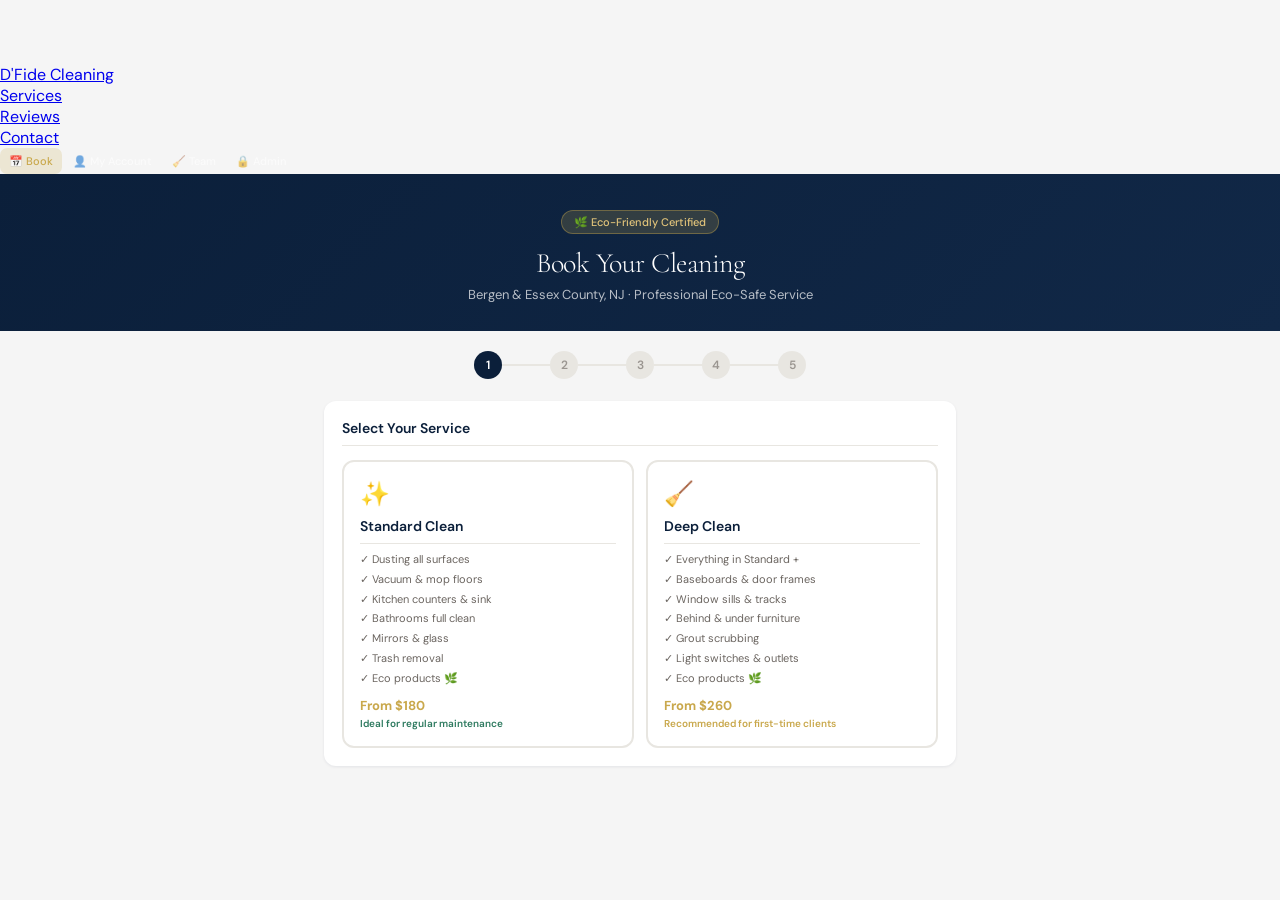
==== commit bb87ba56: "Add files via upload" ====
--- a/portal.html
+++ b/portal.html
@@ -3,15 +3,29 @@
 <head>
 <meta charset="UTF-8">
 <meta name="viewport" content="width=device-width, initial-scale=1.0">
-<title>D'Fide Cleaning Services</title>
-<link href="https://fonts.googleapis.com/css2?family=Playfair+Display:wght@400;600;700&family=DM+Sans:wght@300;400;500;600;700&display=swap" rel="stylesheet">
+<title>Book Your Cleaning | D'Fide Cleaning Services</title>
+<meta name="description" content="Book your eco-friendly home cleaning in Bergen & Essex County NJ. Standard and Deep Clean available online.">
+<link rel="icon" href="data:image/svg+xml,<svg xmlns='http://www.w3.org/2000/svg' viewBox='0 0 100 100'><text y='.9em' font-size='90'>🏠</text></svg>">
+<link rel="stylesheet" href="/styles-shared.css">
+<link href="https://fonts.googleapis.com/css2?family=Cormorant+Garamond:wght@300;400;600;700&family=Jost:wght@300;400;500;600&family=Playfair+Display:wght@400;600;700&family=DM+Sans:wght@300;400;500;600;700&display=swap" rel="stylesheet">
 <style>
-:root{--navy:#1a2744;--navy-l:#243566;--gold:#c9a84c;--gold-l:#e8c97a;--white:#fff;--off:#f8f7f4;--g100:#f3f2ef;--g200:#e8e6e1;--g400:#9a9590;--g600:#6b6560;--green:#2d7a4f;--green-l:#e8f5ee;--red:#c0392b;--red-l:#fdf0ef;--amber:#d97706;--amber-l:#fef3c7;--purple:#7c3aed;--purple-l:#ede9fe;--r:12px;--r-sm:8px;--sh-sm:0 1px 3px rgba(26,39,68,.08);--sh-md:0 4px 16px rgba(26,39,68,.12);--sh-lg:0 8px 32px rgba(26,39,68,.16)}
+:root{
+  --navy:#0B1F3A;--navy-l:#112847;
+  --gold:#C9A84C;--gold-l:#E2C47A;
+  --white:#fff;--off:#F5F5F5;
+  --g100:#f3f2ef;--g200:#e8e6e1;--g400:#9a9590;--g600:#6b6560;
+  --green:#2D7A5F;--green-l:#e8f5ee;
+  --red:#c0392b;--red-l:#fdf0ef;
+  --amber:#d97706;--amber-l:#fef3c7;
+  --purple:#7c3aed;--purple-l:#ede9fe;
+  --r:12px;--r-sm:8px;
+  --sh-sm:0 1px 3px rgba(11,31,58,.08);
+  --sh-md:0 4px 16px rgba(11,31,58,.12);
+  --sh-lg:0 8px 32px rgba(11,31,58,.16)
+}
 *{margin:0;padding:0;box-sizing:border-box}
-body{font-family:'DM Sans',sans-serif;background:var(--off);color:var(--navy);min-height:100vh}
-.top-nav{background:var(--navy);padding:0 14px;display:flex;align-items:center;justify-content:space-between;height:52px;position:sticky;top:0;z-index:200;box-shadow:var(--sh-md)}
-.logo{font-family:'Playfair Display',serif;color:var(--gold);font-size:17px;font-weight:700;flex-shrink:0}
-.logo span{color:#fff}
+body{font-family:'DM Sans',sans-serif;background:var(--off);color:var(--navy);min-height:100vh;padding-top:64px}
+.top-nav{display:none}
 .nav-tabs{display:flex;gap:2px;overflow-x:auto;scrollbar-width:none}
 .nav-tabs::-webkit-scrollbar{display:none}
 .nav-tab{background:none;border:none;color:rgba(255,255,255,.6);font-family:'DM Sans',sans-serif;font-size:11px;font-weight:500;padding:6px 9px;border-radius:7px;cursor:pointer;white-space:nowrap;transition:all .2s}
@@ -20,7 +34,7 @@
 .page{display:none}.page.active{display:block}
 .hero{background:linear-gradient(135deg,var(--navy) 0%,var(--navy-l) 100%);padding:36px 16px 28px;text-align:center}
 .eco-badge{display:inline-flex;align-items:center;gap:6px;background:rgba(201,168,76,.2);border:1px solid rgba(201,168,76,.4);color:var(--gold-l);font-size:11px;font-weight:500;padding:4px 12px;border-radius:20px;margin-bottom:12px}
-.hero h1{font-family:'Playfair Display',serif;color:#fff;font-size:24px;margin-bottom:6px}
+.hero h1{font-family:'Cormorant Garamond',serif;color:#fff;font-size:28px;font-weight:300;margin-bottom:6px;letter-spacing:-0.5px}
 .hero p{color:rgba(255,255,255,.7);font-size:13px}
 .bk-wrap{max-width:660px;margin:0 auto;padding:20px 14px 60px}
 .step-row{display:flex;align-items:center;justify-content:center;margin-bottom:22px}
@@ -82,13 +96,13 @@
 .mhdr{display:flex;align-items:center;justify-content:space-between;margin-bottom:16px}
 .mhdr h3{font-family:'Playfair Display',serif;font-size:18px;color:var(--navy)}
 .mcls{background:none;border:none;font-size:22px;color:var(--g400);cursor:pointer;line-height:1}
-.admin-lay{display:grid;grid-template-columns:200px 1fr;min-height:calc(100vh - 52px)}
-.sidebar{background:var(--navy);padding:14px 0;position:sticky;top:52px;height:calc(100vh - 52px);overflow-y:auto}
+.admin-lay{display:grid;grid-template-columns:200px 1fr;min-height:calc(100vh - 64px)}
+.sidebar{background:var(--navy);padding:14px 0;position:sticky;top:64px;height:calc(100vh - 64px);overflow-y:auto}
 .s-lbl{font-size:9px;font-weight:600;color:rgba(255,255,255,.35);text-transform:uppercase;letter-spacing:1px;padding:0 12px;margin:12px 0 4px}
 .s-btn{display:flex;align-items:center;gap:8px;width:calc(100% - 12px);margin:0 6px;padding:9px 10px;border:none;background:none;color:rgba(255,255,255,.65);font-family:'DM Sans',sans-serif;font-size:13px;cursor:pointer;border-radius:7px;transition:all .2s;text-align:left}
 .s-btn:hover{background:rgba(255,255,255,.08);color:#fff}.s-btn.active{background:rgba(201,168,76,.2);color:var(--gold)}
 .a-main{padding:18px;overflow-y:auto}.av{display:none}.av.active{display:block}
-.mob-nav{display:none;position:sticky;top:52px;background:var(--navy-l);z-index:99;overflow-x:auto;scrollbar-width:none;border-bottom:1px solid rgba(255,255,255,.1)}
+.mob-nav{display:none;position:sticky;top:64px;background:var(--navy-l);z-index:99;overflow-x:auto;scrollbar-width:none;border-bottom:1px solid rgba(255,255,255,.1)}
 .mob-nav::-webkit-scrollbar{display:none}
 .mob-inner{display:flex;padding:4px}
 .mb{flex:0 0 auto;background:none;border:none;color:rgba(255,255,255,.6);font-size:9px;font-family:'DM Sans',sans-serif;padding:5px 8px;cursor:pointer;display:flex;flex-direction:column;align-items:center;gap:2px;border-radius:6px;white-space:nowrap}
@@ -169,14 +183,21 @@
   </div>
 </div>
 
-<!-- NAV -->
-<nav class="top-nav">
-  <div class="logo">D'Fide <span>Cleaning</span></div>
-  <div class="nav-tabs">
-    <button class="nav-tab active" onclick="showPage('booking',this)">📅 <span class="nt">Book</span></button>
-    <button class="nav-tab" onclick="showPage('portal',this)">👤 <span class="nt">My Account</span></button>
-    <button class="nav-tab" onclick="showPage('contractor',this)">🧹 <span class="nt">Team</span></button>
-    <button class="nav-tab" onclick="showPage('admin',this)">🔒 <span class="nt">Admin</span></button>
+<!-- NAV — same as landing page -->
+<nav class="dfide-nav">
+  <a href="/" class="nav-logo">D'Fide <span>Cleaning</span></a>
+  <ul class="nav-links">
+    <li><a href="/#servicios">Services</a></li>
+    <li><a href="/#reviews">Reviews</a></li>
+    <li><a href="/#contacto">Contact</a></li>
+  </ul>
+  <div style="display:flex;align-items:center;gap:10px">
+    <div class="nav-tabs">
+      <button class="nav-tab active" onclick="showPage('booking',this)">📅 <span class="nt">Book</span></button>
+      <button class="nav-tab" onclick="showPage('portal',this)">👤 <span class="nt">My Account</span></button>
+      <button class="nav-tab" onclick="showPage('contractor',this)">🧹 <span class="nt">Team</span></button>
+      <button class="nav-tab" onclick="showPage('admin',this)">🔒 <span class="nt">Admin</span></button>
+    </div>
   </div>
 </nav>
 
@@ -379,7 +400,10 @@
         <p style="font-size:13px;color:var(--g600);margin-bottom:12px">Your 50% deposit secures your booking. Balance due on service day.</p>
         <div id="stripe-el" style="background:var(--off);border:1.5px solid var(--g200);border-radius:8px;padding:14px;min-height:46px"></div>
         <div id="stripe-err" style="color:var(--red);font-size:12px;margin-top:6px"></div>
-        <div style="font-size:11px;color:var(--g400);margin-top:8px">🔒 Secured by Stripe · All major cards accepted</div>
+        <div style="background:var(--amber-l);border-radius:6px;padding:10px;margin-top:10px;font-size:12px;color:var(--amber)">
+          🔒 Your card will be saved securely to charge the remaining balance on the day of service.
+        </div>
+        <div style="font-size:11px;color:var(--g400);margin-top:8px">Secured by Stripe · All major cards accepted</div>
       </div>
       <button class="btn btn-o" onclick="goStep(4)">← Back</button>
       <button class="btn btn-g" id="pay-btn" onclick="submitBooking()">✓ Confirm & Pay Deposit</button>
@@ -538,7 +562,7 @@
 const SB_URL='https://zihlgzcrbxcecyfvsoue.supabase.co';
 const SB_KEY='eyJhbGciOiJIUzI1NiIsInR5cCI6IkpXVCJ9.eyJpc3MiOiJzdXBhYmFzZSIsInJlZiI6InppaGxnemNyYnhjZWN5ZnZzb3VlIiwicm9sZSI6ImFub24iLCJpYXQiOjE3NzYwMTQ3MTEsImV4cCI6MjA5MTU5MDcxMX0.k8QrBbVgaM5xx2zcmhPXRFMdhFOcfiTBv_dcslfVFaI';
 const STRIPE_PK='pk_live_51TLTgLFhnbfbbulQkXX5THQOACmOiUZDYkWBsEVe5wpH68w4tgm3hd5T7xaIsgCSlm99kkWLOxRKqOgorBfFZEik00fzvgWKK0';
-const RESEND='re_YpCwEAje_NbftRUA3BR2yziCmSxwr5a8w';
+const RESEND='re_FhsYoQ2W_HoLUHk1YFSyFMtgTkJZ7Azq5';
 const BIZ_EMAIL='info@dfidecleaning.com';
 const BIZ_PHONE='(551) 403-8397';
 const REVIEW_URL='https://g.page/r/CcFplXLBHf5TEBI/review';
@@ -825,13 +849,20 @@
     let payOK=false;
     if(stripe&&stripeCard){
       try{
-        const pr=await fetch('/api/create-payment',{method:'POST',headers:{'Content-Type':'application/json'},body:JSON.stringify({amount:b.deposit,bookingNum:bnum,service:b.service,clientName:`${cd.first_name} ${cd.last_name}`,clientEmail:cd.email})});
+        const pr=await fetch('https://dfidecleaning.vercel.app/api/create-payment',{method:'POST',headers:{'Content-Type':'application/json'},body:JSON.stringify({amount:b.deposit,bookingNum:bnum,service:b.service,clientName:`${cd.first_name} ${cd.last_name}`,clientEmail:cd.email})});
         if(pr.ok){
           const {clientSecret}=await pr.json();
-          const {error:ce}=await stripe.confirmCardPayment(clientSecret,{payment_method:{card:stripeCard,billing_details:{name:`${cd.first_name} ${cd.last_name}`,email:cd.email}}});
-          if(ce){document.getElementById('stripe-err').textContent=ce.message;btn.textContent='✓ Confirm & Pay Deposit';btn.disabled=false;return;}
+          const confirmResult = await stripe.confirmCardPayment(clientSecret,{payment_method:{card:stripeCard,billing_details:{name:`${cd.first_name} ${cd.last_name}`,email:cd.email}}});
+          if(confirmResult.error){document.getElementById('stripe-err').textContent=confirmResult.error.message;btn.textContent='✓ Confirm & Pay Deposit';btn.disabled=false;return;}
           payOK=true;
-          await db('bookings','PATCH',{status:'confirmed',deposit_paid:true,deposit_paid_at:new Date().toISOString()},'id=eq.'+bid);
+          // Save payment method for future balance charge
+          const pmId = confirmResult.paymentIntent?.payment_method;
+          await db('bookings','PATCH',{
+            status:'confirmed',
+            deposit_paid:true,
+            deposit_paid_at:new Date().toISOString(),
+            stripe_payment_method: pmId||null
+          },'id=eq.'+bid);
         }
       }catch(pe){console.warn('Payment:',pe);}
     }
@@ -907,7 +938,9 @@
 // EMAIL
 async function sendEmail(to,type,data){
   try{
-    await fetch('/api/send-email',{method:'POST',headers:{'Content-Type':'application/json'},body:JSON.stringify({to,type,data})});
+    const res=await fetch('/api/send-email',{method:'POST',headers:{'Content-Type':'application/json'},body:JSON.stringify({to,type,data})});
+    const result=await res.json();
+    console.log('Email sent:',result);
   }catch(e){console.warn('Email error:',e);}
 }
 
@@ -993,7 +1026,50 @@
   openModal('m-booking');
 }
 
-async function updSt(id,st){try{await db('bookings','PATCH',{status:st},'id=eq.'+id);showNotif('Updated: '+st,'success');loadBookings();loadDashboard();}catch(e){showNotif('Error updating','error');}}
+async function updSt(id,st){
+  try{
+    await db('bookings','PATCH',{status:st},'id=eq.'+id);
+    showNotif('Updated: '+st,'success');
+    if(st==='completed'){
+      try{
+        const bks=await db('bookings','GET',null,`id=eq.${id}&select=*,clients(first_name,email)&limit=1`);
+        const bk=bks[0];
+        if(bk&&bk.clients){
+          // Charge balance via Stripe if payment method saved
+          if(bk.stripe_payment_method&&bk.balance_due>0){
+            try{
+              const pr=await fetch('https://dfidecleaning.vercel.app/api/charge-balance',{
+                method:'POST',
+                headers:{'Content-Type':'application/json'},
+                body:JSON.stringify({
+                  paymentMethod:bk.stripe_payment_method,
+                  amount:bk.balance_due,
+                  bookingNum:bk.booking_number,
+                  clientEmail:bk.clients.email,
+                  service:bk.service_type
+                })
+              });
+              if(pr.ok){
+                await db('bookings','PATCH',{balance_paid:true},'id=eq.'+id);
+                showNotif('Balance charged automatically ✓','success');
+              }
+            }catch(ce){console.warn('Balance charge error:',ce);}
+          }
+          // Send balance email
+          if(bk.balance_due>0){
+            await sendEmail(bk.clients.email,'balance',{
+              name:bk.clients.first_name,
+              bookingNum:bk.booking_number,
+              balance:bk.balance_due,
+              service:bk.service_type
+            });
+          }
+        }
+      }catch(e){console.warn('Complete job error:',e);}
+    }
+    loadBookings();loadDashboard();
+  }catch(e){showNotif('Error updating','error');}
+}
 async function markDP(id){await db('bookings','PATCH',{deposit_paid:true,deposit_paid_at:new Date().toISOString()},'id=eq.'+id);showNotif('Deposit marked paid ✓','success');closeModal('m-booking');loadBookings();}
 async function markWP(id){await db('bookings','PATCH',{worker_paid:true,worker_paid_at:new Date().toISOString()},'id=eq.'+id);showNotif('Worker payment recorded ✓','success');loadDashboard();}
 async function sendRev(id,email,name){if(!email){showNotif('No email for client','error');return;}try{await sendEmail(email,'review',{name});}catch(e){}await db('bookings','PATCH',{review_requested:true,review_requested_at:new Date().toISOString()},'id=eq.'+id);showNotif('Review email sent ⭐','success');loadBookings();}
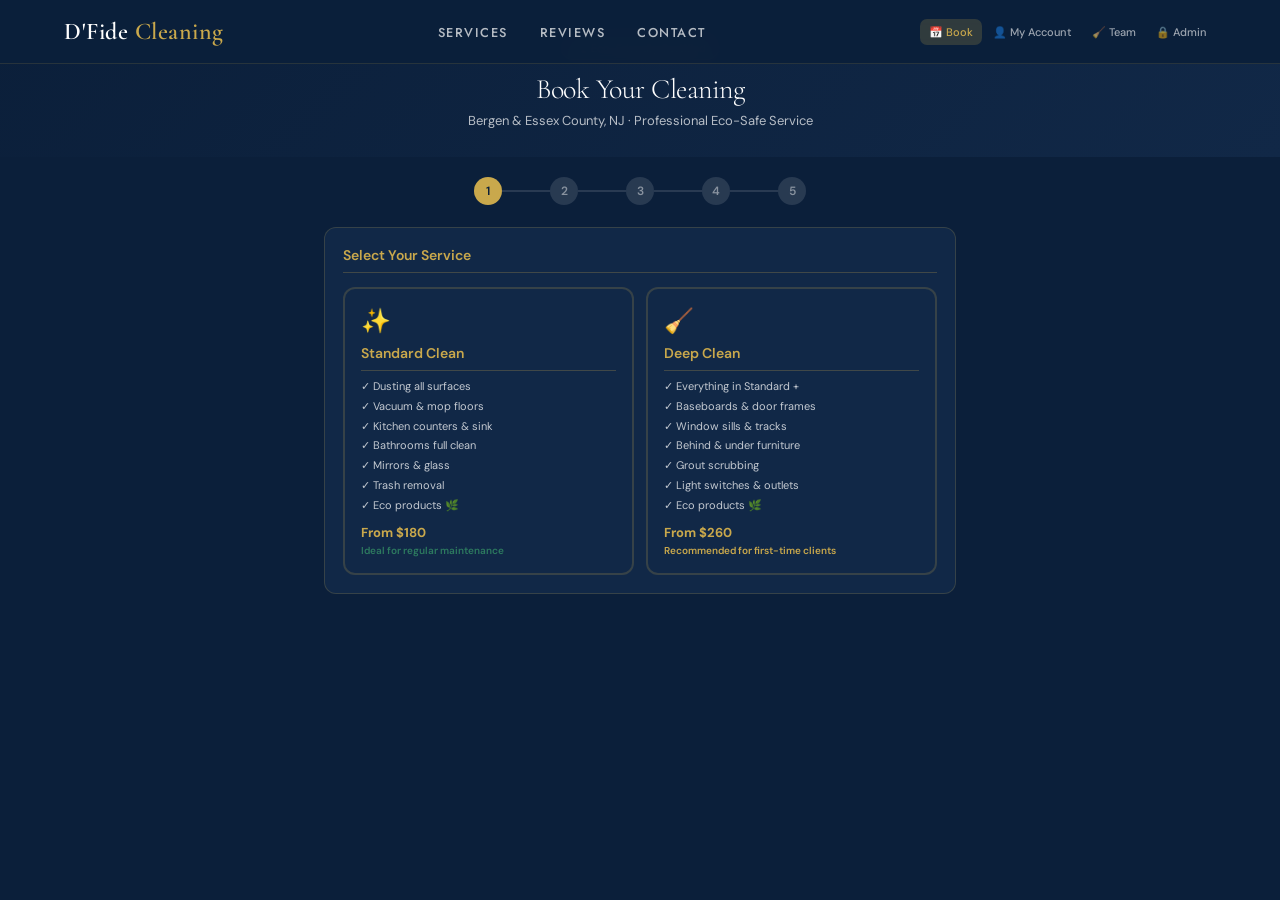
==== commit 899e3841: "Add files via upload" ====
--- a/portal.html
+++ b/portal.html
@@ -12,7 +12,7 @@
 :root{
   --navy:#0B1F3A;--navy-l:#112847;
   --gold:#C9A84C;--gold-l:#E2C47A;
-  --white:#fff;--off:#F5F5F5;
+  --white:#fff;--off:#0B1F3A;
   --g100:#f3f2ef;--g200:#e8e6e1;--g400:#9a9590;--g600:#6b6560;
   --green:#2D7A5F;--green-l:#e8f5ee;
   --red:#c0392b;--red-l:#fdf0ef;
@@ -24,7 +24,7 @@
   --sh-lg:0 8px 32px rgba(11,31,58,.16)
 }
 *{margin:0;padding:0;box-sizing:border-box}
-body{font-family:'DM Sans',sans-serif;background:var(--off);color:var(--navy);min-height:100vh;padding-top:64px}
+body{font-family:'DM Sans',sans-serif;background:#0B1F3A;color:#ffffff;min-height:100vh}
 .top-nav{display:none}
 .nav-tabs{display:flex;gap:2px;overflow-x:auto;scrollbar-width:none}
 .nav-tabs::-webkit-scrollbar{display:none}
@@ -38,35 +38,35 @@
 .hero p{color:rgba(255,255,255,.7);font-size:13px}
 .bk-wrap{max-width:660px;margin:0 auto;padding:20px 14px 60px}
 .step-row{display:flex;align-items:center;justify-content:center;margin-bottom:22px}
-.dot{width:28px;height:28px;border-radius:50%;background:var(--g200);color:var(--g400);font-size:12px;font-weight:600;display:flex;align-items:center;justify-content:center;transition:all .3s;flex-shrink:0}
-.dot.active{background:var(--navy);color:#fff}.dot.done{background:var(--gold);color:#fff}
-.line{flex:1;height:2px;background:var(--g200);max-width:48px}.line.done{background:var(--gold)}
+.dot{width:28px;height:28px;border-radius:50%;background:rgba(255,255,255,.12);color:rgba(255,255,255,.45);font-size:12px;font-weight:600;display:flex;align-items:center;justify-content:center;transition:all .3s;flex-shrink:0}
+.dot.active{background:var(--gold);color:var(--navy)}.dot.done{background:var(--gold);color:var(--navy)}
+.line{flex:1;height:2px;background:rgba(255,255,255,.12);max-width:48px}.line.done{background:var(--gold)}
 .bk-step{display:none}.bk-step.active{display:block}
-.card{background:#fff;border-radius:var(--r);padding:18px;margin-bottom:14px;box-shadow:var(--sh-sm)}
-.card h3{font-size:14px;font-weight:600;color:var(--navy);margin-bottom:14px;padding-bottom:8px;border-bottom:1px solid var(--g200)}
+.card{background:var(--navy-mid);border:1px solid rgba(201,168,76,.2);border-radius:var(--r);padding:18px;margin-bottom:14px}
+.card h3{font-size:14px;font-weight:600;color:var(--gold);margin-bottom:14px;padding-bottom:8px;border-bottom:1px solid rgba(201,168,76,.25)}
 .frow{display:grid;grid-template-columns:1fr 1fr;gap:10px}
 .fg{margin-bottom:12px}.fg:last-child{margin-bottom:0}
-label{display:block;font-size:12px;font-weight:500;color:var(--navy);margin-bottom:5px}
-input,select,textarea{width:100%;padding:9px 12px;border:1.5px solid var(--g200);border-radius:var(--r-sm);font-family:'DM Sans',sans-serif;font-size:13px;color:var(--navy);background:#fff;outline:none;transition:border-color .2s}
+label{display:block;font-size:12px;font-weight:500;color:rgba(255,255,255,.7);margin-bottom:5px}
+input,select,textarea{width:100%;padding:9px 12px;border:1.5px solid rgba(255,255,255,.15);border-radius:var(--r-sm);font-family:'DM Sans',sans-serif;font-size:13px;color:var(--white);background:rgba(255,255,255,.07);outline:none;transition:border-color .2s}
 input:focus,select:focus,textarea:focus{border-color:var(--gold)}
 .svc-grid{display:grid;grid-template-columns:1fr 1fr;gap:12px}
-.svc-card{background:#fff;border:2px solid var(--g200);border-radius:var(--r);padding:16px;cursor:pointer;transition:all .2s}
-.svc-card:hover{border-color:var(--navy)}.svc-card.sel{border-color:var(--gold);background:linear-gradient(135deg,#fdf9ef,#fff)}
-.svc-card .ic{font-size:24px;margin-bottom:8px}.svc-card h3{font-size:14px;font-weight:600;margin-bottom:6px}
-.svc-card ul{list-style:none;font-size:11px;color:var(--g600);line-height:1.8}
+.svc-card{background:var(--navy-mid);border:2px solid rgba(201,168,76,.2);border-radius:var(--r);padding:16px;cursor:pointer;transition:all .2s}
+.svc-card:hover{border-color:var(--gold)}.svc-card.sel{border-color:var(--gold);background:rgba(201,168,76,.12)}
+.svc-card .ic{font-size:24px;margin-bottom:8px}.svc-card h3{font-size:14px;font-weight:600;margin-bottom:6px;color:var(--gold)}
+.svc-card ul{list-style:none;font-size:11px;color:rgba(255,255,255,.75);line-height:1.8}
 .svc-card .pt{font-size:13px;font-weight:700;color:var(--gold);margin-top:8px}
 .svc-card .bg{font-size:10px;font-weight:600;margin-top:3px}
 .sz-row{display:grid;grid-template-columns:repeat(6,1fr);gap:5px;margin-bottom:14px}
-.sz-btn{border:1.5px solid var(--g200);background:#fff;border-radius:var(--r-sm);padding:8px 4px;text-align:center;cursor:pointer;font-family:'DM Sans',sans-serif;transition:all .2s}
-.sz-btn:hover{border-color:var(--navy)}.sz-btn.sel{border-color:var(--gold);background:rgba(201,168,76,.08)}
-.sz-btn .n{font-size:15px;font-weight:700;color:var(--navy);display:block}.sz-btn .l{font-size:10px;color:var(--g400);display:block}
+.sz-btn{border:1.5px solid rgba(255,255,255,.18);background:rgba(255,255,255,.06);border-radius:var(--r-sm);padding:8px 4px;text-align:center;cursor:pointer;font-family:'DM Sans',sans-serif;transition:all .2s}
+.sz-btn:hover{border-color:var(--gold)}.sz-btn.sel{border-color:var(--gold);background:rgba(201,168,76,.18)}
+.sz-btn .n{font-size:15px;font-weight:700;color:var(--white);display:block}.sz-btn .l{font-size:10px;color:rgba(255,255,255,.5);display:block}
 .sub-cards{display:grid;gap:8px}
-.sub-card{background:#fff;border:2px solid var(--g200);border-radius:var(--r);padding:12px 14px;cursor:pointer;display:flex;align-items:center;gap:12px;transition:all .2s;position:relative}
-.sub-card:hover{border-color:var(--navy)}.sub-card.sel{border-color:var(--gold);background:rgba(201,168,76,.05)}
-.sub-card.pop{border-color:var(--purple)}.sub-card.pop.sel{border-color:var(--purple);background:var(--purple-l)}
+.sub-card{background:var(--navy-mid);border:2px solid rgba(255,255,255,.12);border-radius:var(--r);padding:12px 14px;cursor:pointer;display:flex;align-items:center;gap:12px;transition:all .2s;position:relative}
+.sub-card:hover{border-color:var(--gold)}.sub-card.sel{border-color:var(--gold);background:rgba(201,168,76,.12)}
+.sub-card.pop{border-color:rgba(124,58,237,.4)}.sub-card.pop.sel{border-color:var(--purple);background:rgba(124,58,237,.15)}
 .pop-badge{position:absolute;top:-10px;left:50%;transform:translateX(-50%);background:var(--purple);color:#fff;font-size:9px;font-weight:700;padding:2px 8px;border-radius:10px;white-space:nowrap}
-.si{font-size:24px;flex-shrink:0}.sn{font-weight:600;font-size:13px;color:var(--navy)}.sd{font-size:11px;color:var(--g400);margin-top:1px}
-.sp{font-size:18px;font-weight:700;color:var(--navy);font-family:'Playfair Display',serif;text-align:right}.sper{font-size:10px;color:var(--g400)}.ssave{font-size:11px;color:var(--green);font-weight:600}
+.si{font-size:24px;flex-shrink:0}.sn{font-weight:600;font-size:13px;color:var(--white)}.sd{font-size:11px;color:rgba(255,255,255,.5);margin-top:1px}
+.sp{font-size:18px;font-weight:700;color:var(--gold);font-family:'Playfair Display',serif;text-align:right}.sper{font-size:10px;color:rgba(255,255,255,.45)}.ssave{font-size:11px;color:var(--green);font-weight:600}
 .ext-cat{margin-bottom:12px}
 .ext-hdr{display:flex;align-items:center;justify-content:space-between;padding:11px 14px;background:var(--navy);border-radius:var(--r-sm);cursor:pointer}
 .ext-hdr-l{display:flex;align-items:center;gap:10px}
@@ -77,79 +77,79 @@
 .ext-item{display:flex;align-items:center;padding:10px 12px;border-bottom:1px solid var(--g100);cursor:pointer;transition:background .15s}
 .ext-item:last-child{border-bottom:none}.ext-item:hover{background:var(--g100)}.ext-item.sel{background:rgba(201,168,76,.06)}
 .ext-cb{width:16px;height:16px;border-radius:4px;accent-color:var(--gold);flex-shrink:0;margin-right:10px}
-.ext-n{font-size:13px;font-weight:500;color:var(--navy)}.ext-d{font-size:11px;color:var(--g400)}.ext-p{font-size:13px;font-weight:600;color:var(--gold)}
+.ext-n{font-size:13px;font-weight:500;color:var(--white)}.ext-d{font-size:11px;color:rgba(255,255,255,.5)}.ext-p{font-size:13px;font-weight:600;color:var(--gold)}
 .pbox{background:var(--navy);border-radius:var(--r);padding:16px;margin-bottom:14px;color:#fff}
 .pbox h3{font-family:'Playfair Display',serif;font-size:14px;color:var(--gold);margin-bottom:12px}
 .pl{display:flex;justify-content:space-between;font-size:13px;padding:3px 0;color:rgba(255,255,255,.8)}
 .pl.tot{border-top:1px solid rgba(255,255,255,.15);margin-top:8px;padding-top:10px;font-size:16px;font-weight:700;color:#fff}
 .pl.dep{color:var(--gold);font-weight:600;font-size:14px}
 .tip-grid{display:flex;gap:8px;flex-wrap:wrap}
-.tip-btn{border:1.5px solid var(--g200);background:#fff;border-radius:var(--r-sm);padding:8px 14px;font-size:13px;font-weight:600;cursor:pointer;font-family:'DM Sans',sans-serif;color:var(--navy);transition:all .2s}
-.tip-btn.sel{border-color:var(--gold);background:rgba(201,168,76,.1)}
+.tip-btn{border:1.5px solid rgba(255,255,255,.18);background:rgba(255,255,255,.06);border-radius:var(--r-sm);padding:8px 14px;font-size:13px;font-weight:600;cursor:pointer;font-family:'DM Sans',sans-serif;color:var(--white);transition:all .2s}
+.tip-btn.sel{border-color:var(--gold);background:rgba(201,168,76,.18);color:var(--gold)}
 .btn{border:none;border-radius:var(--r-sm);padding:13px 18px;font-family:'DM Sans',sans-serif;font-size:14px;font-weight:700;cursor:pointer;width:100%;transition:all .2s;display:block}
 .btn-g{background:var(--gold);color:var(--navy)}.btn-g:hover{background:var(--gold-l);transform:translateY(-1px)}
-.btn-o{background:transparent;color:var(--navy);border:1.5px solid var(--g200);font-weight:500;margin-bottom:8px}.btn-o:hover{border-color:var(--navy)}
+.btn-o{background:transparent;color:var(--white);border:1.5px solid rgba(255,255,255,.25);font-weight:500;margin-bottom:8px}.btn-o:hover{border-color:var(--gold);color:var(--gold)}
 .btn:disabled{opacity:.6;cursor:not-allowed;transform:none!important}
 .overlay{display:none;position:fixed;inset:0;background:rgba(26,39,68,.6);z-index:1000;align-items:center;justify-content:center;padding:14px}
 .overlay.open{display:flex}
-.modal{background:#fff;border-radius:var(--r);padding:22px;max-width:520px;width:100%;max-height:90vh;overflow-y:auto;box-shadow:var(--sh-lg)}
+.modal{background:#0d2240;border:1px solid rgba(201,168,76,.25);border-radius:var(--r);padding:22px;max-width:520px;width:100%;max-height:90vh;overflow-y:auto;box-shadow:var(--sh-lg)}
 .mhdr{display:flex;align-items:center;justify-content:space-between;margin-bottom:16px}
-.mhdr h3{font-family:'Playfair Display',serif;font-size:18px;color:var(--navy)}
-.mcls{background:none;border:none;font-size:22px;color:var(--g400);cursor:pointer;line-height:1}
+.mhdr h3{font-family:'Playfair Display',serif;font-size:18px;color:var(--gold)}
+.mcls{background:none;border:none;font-size:22px;color:rgba(255,255,255,.4);cursor:pointer;line-height:1}
 .admin-lay{display:grid;grid-template-columns:200px 1fr;min-height:calc(100vh - 64px)}
 .sidebar{background:var(--navy);padding:14px 0;position:sticky;top:64px;height:calc(100vh - 64px);overflow-y:auto}
 .s-lbl{font-size:9px;font-weight:600;color:rgba(255,255,255,.35);text-transform:uppercase;letter-spacing:1px;padding:0 12px;margin:12px 0 4px}
 .s-btn{display:flex;align-items:center;gap:8px;width:calc(100% - 12px);margin:0 6px;padding:9px 10px;border:none;background:none;color:rgba(255,255,255,.65);font-family:'DM Sans',sans-serif;font-size:13px;cursor:pointer;border-radius:7px;transition:all .2s;text-align:left}
 .s-btn:hover{background:rgba(255,255,255,.08);color:#fff}.s-btn.active{background:rgba(201,168,76,.2);color:var(--gold)}
-.a-main{padding:18px;overflow-y:auto}.av{display:none}.av.active{display:block}
+.a-main{padding:18px;overflow-y:auto;background:var(--navy)}.av{display:none}.av.active{display:block}
 .mob-nav{display:none;position:sticky;top:64px;background:var(--navy-l);z-index:99;overflow-x:auto;scrollbar-width:none;border-bottom:1px solid rgba(255,255,255,.1)}
 .mob-nav::-webkit-scrollbar{display:none}
 .mob-inner{display:flex;padding:4px}
 .mb{flex:0 0 auto;background:none;border:none;color:rgba(255,255,255,.6);font-size:9px;font-family:'DM Sans',sans-serif;padding:5px 8px;cursor:pointer;display:flex;flex-direction:column;align-items:center;gap:2px;border-radius:6px;white-space:nowrap}
 .mb .mi{font-size:16px}.mb.active{color:var(--gold);background:rgba(201,168,76,.15)}
 .sg{display:grid;grid-template-columns:repeat(4,1fr);gap:12px;margin-bottom:18px}
-.stat{background:#fff;border-radius:var(--r);padding:16px;box-shadow:var(--sh-sm)}
-.stat .sl{font-size:11px;font-weight:500;color:var(--g400);text-transform:uppercase;letter-spacing:.5px;margin-bottom:6px}
-.stat .sv{font-size:24px;font-weight:700;color:var(--navy);font-family:'Playfair Display',serif}
-.stat .ss{font-size:11px;color:var(--g400);margin-top:3px}
+.stat{background:var(--navy-mid);border:1px solid rgba(201,168,76,.2);border-radius:var(--r);padding:16px}
+.stat .sl{font-size:11px;font-weight:500;color:rgba(255,255,255,.5);text-transform:uppercase;letter-spacing:.5px;margin-bottom:6px}
+.stat .sv{font-size:24px;font-weight:700;color:var(--white);font-family:'Playfair Display',serif}
+.stat .ss{font-size:11px;color:rgba(255,255,255,.4);margin-top:3px}
 .tw{overflow-x:auto}
-table{width:100%;border-collapse:collapse;background:#fff;border-radius:var(--r);overflow:hidden;box-shadow:var(--sh-sm)}
+table{width:100%;border-collapse:collapse;background:var(--navy-mid);border-radius:var(--r);overflow:hidden;border:1px solid rgba(201,168,76,.2)}
 th{background:var(--navy);color:rgba(255,255,255,.7);font-size:11px;font-weight:500;text-transform:uppercase;letter-spacing:.5px;padding:10px 12px;text-align:left;white-space:nowrap}
-td{padding:11px 12px;font-size:13px;border-bottom:1px solid var(--g100);vertical-align:middle}
-tr:last-child td{border-bottom:none}tr:hover td{background:var(--off)}
+td{padding:11px 12px;font-size:13px;border-bottom:1px solid rgba(255,255,255,.08);vertical-align:middle;color:rgba(255,255,255,.85)}
+tr:last-child td{border-bottom:none}tr:hover td{background:rgba(255,255,255,.04)}
 .badge{display:inline-flex;align-items:center;padding:3px 8px;border-radius:20px;font-size:11px;font-weight:600}
-.b-p{background:var(--amber-l);color:var(--amber)}.b-c{background:#e0f0ff;color:#1a6fb5}
-.b-ok{background:var(--green-l);color:var(--green)}.b-x{background:var(--red-l);color:var(--red)}
+.b-p{background:rgba(217,119,6,.2);color:#fcd34d}.b-c{background:rgba(26,111,181,.2);color:#93c5fd}
+.b-ok{background:rgba(45,122,95,.2);color:#6ee7b7}.b-x{background:rgba(192,57,43,.2);color:#fca5a5}
 .pghdr{display:flex;align-items:center;justify-content:space-between;margin-bottom:16px;flex-wrap:wrap;gap:10px}
-.pghdr h2{font-family:'Playfair Display',serif;font-size:20px;color:var(--navy)}
+.pghdr h2{font-family:'Playfair Display',serif;font-size:20px;color:var(--white)}
 .btn-add{background:var(--gold);color:var(--navy);border:none;border-radius:var(--r-sm);padding:9px 16px;font-family:'DM Sans',sans-serif;font-size:13px;font-weight:600;cursor:pointer;transition:all .2s}
 .btn-add:hover{background:var(--gold-l)}
-.ab{background:none;border:1.5px solid var(--g200);border-radius:5px;padding:4px 8px;font-size:11px;font-weight:500;cursor:pointer;font-family:'DM Sans',sans-serif;margin-right:3px;transition:all .2s;white-space:nowrap}
-.ab:hover{border-color:var(--navy)}.ab.g{border-color:var(--green);color:var(--green)}.ab.g:hover{background:var(--green-l)}
+.ab{background:none;border:1.5px solid rgba(255,255,255,.2);border-radius:5px;padding:4px 8px;font-size:11px;font-weight:500;cursor:pointer;font-family:'DM Sans',sans-serif;margin-right:3px;transition:all .2s;white-space:nowrap;color:rgba(255,255,255,.7)}
+.ab:hover{border-color:var(--gold);color:var(--gold)}.ab.g{border-color:var(--green);color:var(--green)}.ab.g:hover{background:var(--green-l)}
 .ab.a{border-color:var(--gold);color:#8b6914}.ab.a:hover{background:rgba(201,168,76,.1)}
 .ab.r{border-color:var(--red);color:var(--red)}.ab.r:hover{background:var(--red-l)}
 .ab.p{border-color:var(--purple);color:var(--purple)}.ab.p:hover{background:var(--purple-l)}
 .notif{position:fixed;bottom:20px;right:20px;background:var(--navy);color:#fff;padding:12px 18px;border-radius:var(--r-sm);font-size:13px;font-weight:500;box-shadow:var(--sh-lg);z-index:9999;display:none;align-items:center;gap:8px;max-width:300px;animation:sIn .3s ease}
 .notif.show{display:flex}.notif.success{border-left:4px solid var(--green)}.notif.error{border-left:4px solid var(--red)}.notif.info{border-left:4px solid var(--gold)}
 @keyframes sIn{from{transform:translateX(100px);opacity:0}to{transform:translateX(0);opacity:1}}
-.ld{display:flex;align-items:center;justify-content:center;padding:40px;color:var(--g400);gap:10px}
-.spin{width:18px;height:18px;border:2px solid var(--g200);border-top-color:var(--gold);border-radius:50%;animation:sp .8s linear infinite}
+.ld{display:flex;align-items:center;justify-content:center;padding:40px;color:rgba(255,255,255,.4);gap:10px}
+.spin{width:18px;height:18px;border:2px solid rgba(255,255,255,.15);border-top-color:var(--gold);border-radius:50%;animation:sp .8s linear infinite}
 @keyframes sp{to{transform:rotate(360deg)}}
-.empty{text-align:center;padding:48px 20px;color:var(--g400)}.empty .ei{font-size:44px;margin-bottom:10px}
+.empty{text-align:center;padding:48px 20px;color:rgba(255,255,255,.4)}.empty .ei{font-size:44px;margin-bottom:10px}
 .sc{text-align:center;padding:36px 16px}
-.sc-icon{width:64px;height:64px;background:var(--green-l);border-radius:50%;display:flex;align-items:center;justify-content:center;font-size:28px;margin:0 auto 16px}
-.sc h2{font-family:'Playfair Display',serif;font-size:22px;color:var(--navy);margin-bottom:8px}
-.bref{background:var(--off);border-radius:var(--r-sm);padding:12px;margin:16px 0;font-size:12px;color:var(--g600)}
-.bref strong{font-size:20px;color:var(--navy);display:block;font-family:'Playfair Display',serif;margin-bottom:3px}
-.wcard{background:#fff;border-radius:var(--r);padding:16px;margin-bottom:10px;box-shadow:var(--sh-sm)}
+.sc-icon{width:64px;height:64px;background:rgba(45,122,95,.25);border-radius:50%;display:flex;align-items:center;justify-content:center;font-size:28px;margin:0 auto 16px}
+.sc h2{font-family:'Playfair Display',serif;font-size:22px;color:var(--white);margin-bottom:8px}
+.bref{background:rgba(255,255,255,.06);border:1px solid rgba(201,168,76,.2);border-radius:var(--r-sm);padding:12px;margin:16px 0;font-size:12px;color:rgba(255,255,255,.6)}
+.bref strong{font-size:20px;color:var(--gold);display:block;font-family:'Playfair Display',serif;margin-bottom:3px}
+.wcard{background:var(--navy-mid);border:1px solid rgba(201,168,76,.2);border-radius:var(--r);padding:16px;margin-bottom:10px}
 .av8{width:42px;height:42px;background:var(--navy);border-radius:50%;display:flex;align-items:center;justify-content:center;color:var(--gold);font-size:15px;font-weight:700;font-family:'Playfair Display',serif;flex-shrink:0}
 .pin-overlay{display:none;position:fixed;inset:0;background:rgba(26,39,68,.97);z-index:9998;align-items:center;justify-content:center}
 .pin-overlay.open{display:flex}
-.pin-box{background:#fff;border-radius:var(--r);padding:32px;max-width:360px;width:100%;text-align:center;box-shadow:var(--sh-lg)}
-.pin-box h2{font-family:'Playfair Display',serif;font-size:22px;color:var(--navy);margin-bottom:8px}
-.pin-box p{font-size:13px;color:var(--g600);margin-bottom:20px}
+.pin-box{background:#0d2240;border:1px solid rgba(201,168,76,.25);border-radius:var(--r);padding:32px;max-width:360px;width:100%;text-align:center;box-shadow:var(--sh-lg)}
+.pin-box h2{font-family:'Playfair Display',serif;font-size:22px;color:var(--white);margin-bottom:8px}
+.pin-box p{font-size:13px;color:rgba(255,255,255,.6);margin-bottom:20px}
 .pin-row{display:flex;gap:10px;justify-content:center;margin-bottom:20px}
-.pd{width:48px;height:56px;text-align:center;font-size:22px;font-weight:700;border:2px solid var(--g200);border-radius:var(--r-sm);font-family:'Playfair Display',serif;color:var(--navy)}
+.pd{width:48px;height:56px;text-align:center;font-size:22px;font-weight:700;border:2px solid rgba(255,255,255,.2);border-radius:var(--r-sm);font-family:'Playfair Display',serif;color:var(--white);background:rgba(255,255,255,.07)}
 .pd:focus{border-color:var(--gold);outline:none}
 .perr{color:var(--red);font-size:13px;margin-top:8px;min-height:20px}
 @media(max-width:768px){
@@ -293,7 +293,7 @@
     <div class="bk-step" id="s2">
       <div class="card">
         <h3>➕ Add Extras <span style="font-size:12px;font-weight:400;color:var(--g400)">(Optional)</span></h3>
-        <div style="background:rgba(201,168,76,.1);border:1px solid rgba(201,168,76,.3);border-radius:8px;padding:11px;margin-bottom:14px;font-size:12px;color:var(--navy)">
+        <div style="background:rgba(201,168,76,.1);border:1px solid rgba(201,168,76,.3);border-radius:8px;padding:11px;margin-bottom:14px;font-size:12px;color:rgba(255,255,255,.85)">
           💡 Tap each category to expand. Most clients add 2–3 extras.
         </div>
         <div id="ext-list"></div>
@@ -398,7 +398,7 @@
       <div class="card">
         <h3>🔒 Secure Payment</h3>
         <p style="font-size:13px;color:var(--g600);margin-bottom:12px">Your 50% deposit secures your booking. Balance due on service day.</p>
-        <div id="stripe-el" style="background:var(--off);border:1.5px solid var(--g200);border-radius:8px;padding:14px;min-height:46px"></div>
+        <div id="stripe-el" style="background:rgba(255,255,255,.06);border:1.5px solid var(--g200);border-radius:8px;padding:14px;min-height:46px"></div>
         <div id="stripe-err" style="color:var(--red);font-size:12px;margin-top:6px"></div>
         <div style="background:var(--amber-l);border-radius:6px;padding:10px;margin-top:10px;font-size:12px;color:var(--amber)">
           🔒 Your card will be saved securely to charge the remaining balance on the day of service.
@@ -895,7 +895,7 @@
     const cl=clients[0];
     const bks=await db('bookings','GET',null,`client_id=eq.${cl.id}&order=scheduled_date.desc`);
     const sn={standard:'Standard Clean',deep:'Deep Clean',moveinout:'Move In/Out',airbnb:'Airbnb'};
-    c.innerHTML=`<div class="card"><h3>Welcome, ${cl.first_name}!</h3>${!bks||bks.length===0?'<div class="empty" style="padding:20px"><p>No bookings yet</p></div>':bks.map(bk=>`<div style="background:var(--off);border-radius:var(--r-sm);padding:14px;margin-bottom:10px;border-left:4px solid var(--gold)"><div style="display:flex;justify-content:space-between"><div><div style="font-weight:600;font-size:14px">${sn[bk.service_type]||bk.service_type}</div><div style="font-size:12px;color:var(--g400)">${new Date(bk.scheduled_date+'T00:00').toLocaleDateString('en-US',{weekday:'short',month:'short',day:'numeric'})} at ${bk.scheduled_time}</div><div style="font-size:11px;color:var(--g400)">${bk.booking_number}</div></div><div style="text-align:right"><span class="badge b-${bk.status==='completed'?'ok':bk.status==='confirmed'?'c':bk.status==='cancelled'?'x':'p'}">${bk.status}</span><div style="font-size:16px;font-weight:700;margin-top:4px">$${bk.total_price}</div></div></div></div>`).join('')}</div>`;
+    c.innerHTML=`<div class="card"><h3>Welcome, ${cl.first_name}!</h3>${!bks||bks.length===0?'<div class="empty" style="padding:20px"><p>No bookings yet</p></div>':bks.map(bk=>`<div style="background:rgba(255,255,255,.06);border-radius:var(--r-sm);padding:14px;margin-bottom:10px;border-left:4px solid var(--gold)"><div style="display:flex;justify-content:space-between"><div><div style="font-weight:600;font-size:14px">${sn[bk.service_type]||bk.service_type}</div><div style="font-size:12px;color:var(--g400)">${new Date(bk.scheduled_date+'T00:00').toLocaleDateString('en-US',{weekday:'short',month:'short',day:'numeric'})} at ${bk.scheduled_time}</div><div style="font-size:11px;color:var(--g400)">${bk.booking_number}</div></div><div style="text-align:right"><span class="badge b-${bk.status==='completed'?'ok':bk.status==='confirmed'?'c':bk.status==='cancelled'?'x':'p'}">${bk.status}</span><div style="font-size:16px;font-weight:700;margin-top:4px">$${bk.total_price}</div></div></div></div>`).join('')}</div>`;
   }catch(e){c.innerHTML='<div class="empty"><p>Error loading bookings</p></div>';}
 }
 
@@ -993,12 +993,12 @@
   document.getElementById('m-bk-title').textContent='Booking '+bk.booking_number;
   document.getElementById('m-bk-body').innerHTML=`
     <div style="display:grid;grid-template-columns:1fr 1fr;gap:12px;margin-bottom:14px">
-      <div style="background:var(--off);border-radius:var(--r-sm);padding:12px;font-size:13px">
+      <div style="background:rgba(255,255,255,.06);border-radius:var(--r-sm);padding:12px;font-size:13px">
         <div style="font-size:10px;font-weight:600;text-transform:uppercase;color:var(--g400);margin-bottom:8px">Job</div>
         ${[['Service',sn[bk.service_type]],['Size',`${bk.bedrooms} BR / ${bk.bathrooms} BA`],['Date',new Date(bk.scheduled_date+'T00:00').toLocaleDateString()],['Time',bk.scheduled_time]].map(([k,v])=>`<div style="display:flex;justify-content:space-between;padding:3px 0"><span style="color:var(--g600)">${k}</span><span>${v}</span></div>`).join('')}
         <div style="margin-top:6px"><span class="badge ${bk.status==='completed'?'b-ok':bk.status==='confirmed'?'b-c':'b-p'}">${bk.status}</span></div>
       </div>
-      <div style="background:var(--off);border-radius:var(--r-sm);padding:12px;font-size:13px">
+      <div style="background:rgba(255,255,255,.06);border-radius:var(--r-sm);padding:12px;font-size:13px">
         <div style="font-size:10px;font-weight:600;text-transform:uppercase;color:var(--g400);margin-bottom:8px">Client</div>
         <div><strong>${bk.clients?.first_name} ${bk.clients?.last_name}</strong></div>
         <div style="color:var(--g600)">${bk.clients?.email}</div>
@@ -1191,7 +1191,7 @@
     const net=rev-expTot-wkPay;const tax=net*.27;
     const md={};bks.forEach(x=>{const m=x.scheduled_date.slice(0,7);md[m]=(md[m]||0)+x.total_price;});
     const months=Object.keys(md).sort().slice(-6);const mx=Math.max(...months.map(m=>md[m]),1);
-    c.innerHTML=`<div class="sg"><div class="stat" style="border-left:4px solid var(--navy)"><div class="sl">Gross Revenue</div><div class="sv">$${rev.toLocaleString()}</div></div><div class="stat" style="border-left:4px solid var(--red)"><div class="sl">Expenses + Worker Pay</div><div class="sv">$${Math.round(expTot+wkPay).toLocaleString()}</div></div><div class="stat" style="border-left:4px solid var(--green)"><div class="sl">Net Profit</div><div class="sv">$${Math.round(net).toLocaleString()}</div></div><div class="stat" style="border-left:4px solid var(--amber)"><div class="sl">Tax Reserve (27%)</div><div class="sv">$${Math.round(tax).toLocaleString()}</div></div></div><div class="card" style="margin-bottom:14px"><h3>Monthly Revenue</h3><div style="display:flex;align-items:flex-end;gap:6px;height:100px;padding-top:10px">${months.map(m=>`<div style="flex:1;display:flex;flex-direction:column;align-items:center;gap:3px;height:100%;justify-content:flex-end"><div style="width:100%;background:var(--gold);border-radius:3px 3px 0 0;height:${Math.max((md[m]/mx)*100,3)}%;opacity:.85" title="$${md[m]}"></div><div style="font-size:10px;color:var(--g400)">${m.slice(5)}</div></div>`).join('')}</div></div><div style="background:var(--amber-l);border-radius:var(--r);padding:18px;border-left:4px solid var(--amber)"><h4 style="color:var(--amber);margin-bottom:6px">💰 Quarterly Tax Reserve</h4><p style="font-size:13px;color:var(--navy)">Set aside <strong>$${Math.round(tax).toLocaleString()}</strong> (27% of net profit) for quarterly taxes.</p><p style="font-size:11px;color:var(--g600);margin-top:4px">Federal: EFTPS · New Jersey: njeitax.com</p></div>`;
+    c.innerHTML=`<div class="sg"><div class="stat" style="border-left:4px solid var(--navy)"><div class="sl">Gross Revenue</div><div class="sv">$${rev.toLocaleString()}</div></div><div class="stat" style="border-left:4px solid var(--red)"><div class="sl">Expenses + Worker Pay</div><div class="sv">$${Math.round(expTot+wkPay).toLocaleString()}</div></div><div class="stat" style="border-left:4px solid var(--green)"><div class="sl">Net Profit</div><div class="sv">$${Math.round(net).toLocaleString()}</div></div><div class="stat" style="border-left:4px solid var(--amber)"><div class="sl">Tax Reserve (27%)</div><div class="sv">$${Math.round(tax).toLocaleString()}</div></div></div><div class="card" style="margin-bottom:14px"><h3>Monthly Revenue</h3><div style="display:flex;align-items:flex-end;gap:6px;height:100px;padding-top:10px">${months.map(m=>`<div style="flex:1;display:flex;flex-direction:column;align-items:center;gap:3px;height:100%;justify-content:flex-end"><div style="width:100%;background:var(--gold);border-radius:3px 3px 0 0;height:${Math.max((md[m]/mx)*100,3)}%;opacity:.85" title="$${md[m]}"></div><div style="font-size:10px;color:var(--g400)">${m.slice(5)}</div></div>`).join('')}</div></div><div style="background:var(--amber-l);border-radius:var(--r);padding:18px;border-left:4px solid var(--amber)"><h4 style="color:var(--amber);margin-bottom:6px">💰 Quarterly Tax Reserve</h4><p style="font-size:13px;color:rgba(255,255,255,.85)">Set aside <strong>$${Math.round(tax).toLocaleString()}</strong> (27% of net profit) for quarterly taxes.</p><p style="font-size:11px;color:var(--g600);margin-top:4px">Federal: EFTPS · New Jersey: njeitax.com</p></div>`;
   }catch(e){c.innerHTML='<div class="empty"><p>Error generating report</p></div>';}
 }
 
--- a/styles-shared.css
+++ b/styles-shared.css
@@ -0,0 +1,189 @@
+/* ============================================================
+   D'FIDE CLEANING SERVICES — SHARED STYLES
+   Used by: index.html + app/index.html (portal)
+   ============================================================ */
+
+:root {
+  /* Brand Colors */
+  --navy:       #0B1F3A;
+  --navy-mid:   #112847;
+  --navy-light: #1a3a5c;
+  --gold:       #C9A84C;
+  --gold-light: #E2C47A;
+  --gold-pale:  #F9F3E3;
+  --cream:      #FAF8F3;
+  --white:      #FFFFFF;
+  --gray:       #8A9AB0;
+  --gray-light: #F0F2F5;
+  --text:       #0B1F3A;
+  --green:      #2D7A5F;
+  --green-light:#3AA87F;
+
+  /* Portal aliases */
+  --off:        #F5F5F5;
+  --g100:       #f3f2ef;
+  --g200:       #e8e6e1;
+  --g400:       #9a9590;
+  --g600:       #6b6560;
+  --red:        #c0392b;
+  --amber:      #d97706;
+  --amber-l:    #fef3c7;
+  --purple:     #7c3aed;
+  --purple-l:   #ede9fe;
+
+  /* Radius & Shadows */
+  --r:          12px;
+  --r-sm:       8px;
+  --sh-sm:      0 1px 3px rgba(11,31,58,.08);
+  --sh-md:      0 4px 16px rgba(11,31,58,.12);
+  --sh-lg:      0 8px 32px rgba(11,31,58,.16);
+}
+
+/* ============================================================
+   SHARED NAV — same header on both pages
+   ============================================================ */
+.dfide-nav {
+  position: fixed;
+  top: 0; left: 0; right: 0;
+  z-index: 1000;
+  display: flex;
+  align-items: center;
+  justify-content: space-between;
+  padding: 0 5%;
+  height: 64px;
+  background: rgba(11,31,58,0.97);
+  backdrop-filter: blur(12px);
+  border-bottom: 1px solid rgba(201,168,76,0.15);
+}
+.dfide-nav .nav-logo {
+  font-family: 'Cormorant Garamond', serif;
+  font-size: 1.5rem;
+  font-weight: 600;
+  color: var(--white);
+  letter-spacing: 0.5px;
+  text-decoration: none;
+}
+.dfide-nav .nav-logo span { color: var(--gold); }
+
+.dfide-nav .nav-links {
+  display: flex;
+  gap: 2rem;
+  list-style: none;
+}
+.dfide-nav .nav-links a {
+  color: rgba(255,255,255,0.7);
+  text-decoration: none;
+  font-size: 0.8rem;
+  font-weight: 500;
+  letter-spacing: 1.5px;
+  text-transform: uppercase;
+  transition: color 0.2s;
+  font-family: 'Jost', sans-serif;
+}
+.dfide-nav .nav-links a:hover { color: var(--gold); }
+
+/* ============================================================
+   SHARED BUTTON SYSTEM
+   ============================================================ */
+
+/* Primary — gold background */
+.btn-book {
+  background: var(--gold);
+  color: var(--navy);
+  border: 2px solid var(--gold);
+  border-radius: 4px;
+  padding: 12px 28px;
+  font-weight: 700;
+  font-size: 0.82rem;
+  letter-spacing: 1.5px;
+  text-transform: uppercase;
+  text-decoration: none;
+  display: inline-block;
+  cursor: pointer;
+  font-family: 'Jost', sans-serif;
+  transition: all 0.25s;
+}
+.btn-book:hover {
+  background: var(--navy);
+  color: var(--white);
+  border-color: var(--gold);
+  transform: translateY(-2px);
+  box-shadow: 0 8px 24px rgba(201,168,76,0.3);
+}
+
+/* Ghost — transparent with gold border */
+.btn-ghost {
+  background: transparent;
+  color: var(--white);
+  border: 1.5px solid rgba(255,255,255,0.35);
+  border-radius: 4px;
+  padding: 12px 28px;
+  font-weight: 500;
+  font-size: 0.82rem;
+  letter-spacing: 1.5px;
+  text-transform: uppercase;
+  text-decoration: none;
+  display: inline-block;
+  cursor: pointer;
+  font-family: 'Jost', sans-serif;
+  transition: all 0.25s;
+}
+.btn-ghost:hover {
+  border-color: var(--gold);
+  color: var(--gold);
+}
+
+/* Nav CTA button */
+.btn-nav-cta {
+  background: transparent;
+  color: var(--gold);
+  border: 1px solid var(--gold);
+  border-radius: 3px;
+  padding: 0.45rem 1.3rem;
+  font-size: 0.78rem;
+  font-weight: 600;
+  letter-spacing: 1.5px;
+  text-transform: uppercase;
+  text-decoration: none;
+  display: inline-block;
+  font-family: 'Jost', sans-serif;
+  transition: all 0.2s;
+}
+.btn-nav-cta:hover {
+  background: var(--gold);
+  color: var(--navy);
+}
+
+/* ============================================================
+   SHARED FOOTER
+   ============================================================ */
+.dfide-footer {
+  background: var(--navy);
+  border-top: 1px solid rgba(201,168,76,0.15);
+  padding: 2rem 5%;
+  display: flex;
+  align-items: center;
+  justify-content: space-between;
+  flex-wrap: wrap;
+  gap: 1rem;
+}
+.dfide-footer .footer-logo {
+  font-family: 'Cormorant Garamond', serif;
+  font-size: 1.2rem;
+  font-weight: 600;
+  color: var(--white);
+}
+.dfide-footer .footer-logo span { color: var(--gold); }
+.dfide-footer p {
+  font-size: 0.78rem;
+  color: rgba(255,255,255,0.4);
+  font-family: 'Jost', sans-serif;
+}
+
+/* ============================================================
+   RESPONSIVE NAV
+   ============================================================ */
+@media(max-width: 768px) {
+  .dfide-nav { padding: 0 4%; height: 56px; }
+  .dfide-nav .nav-links { display: none; }
+}
